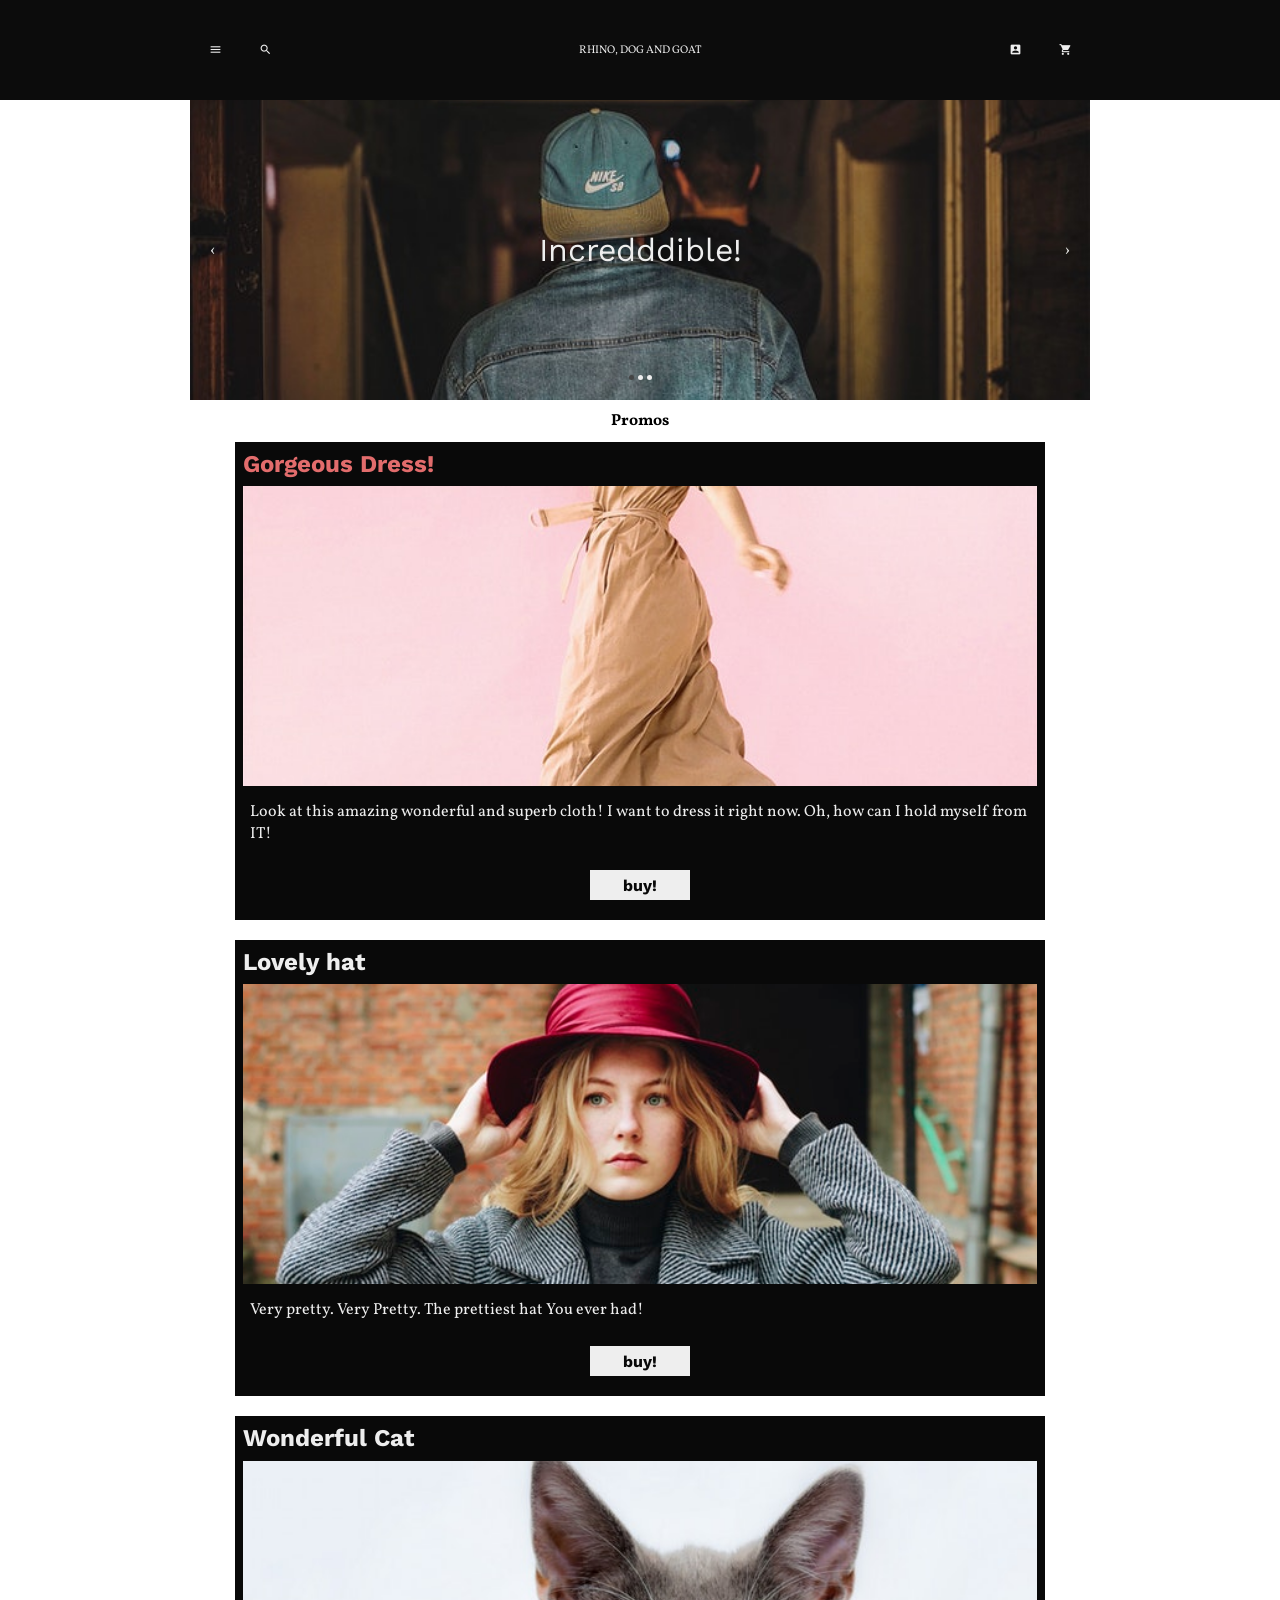
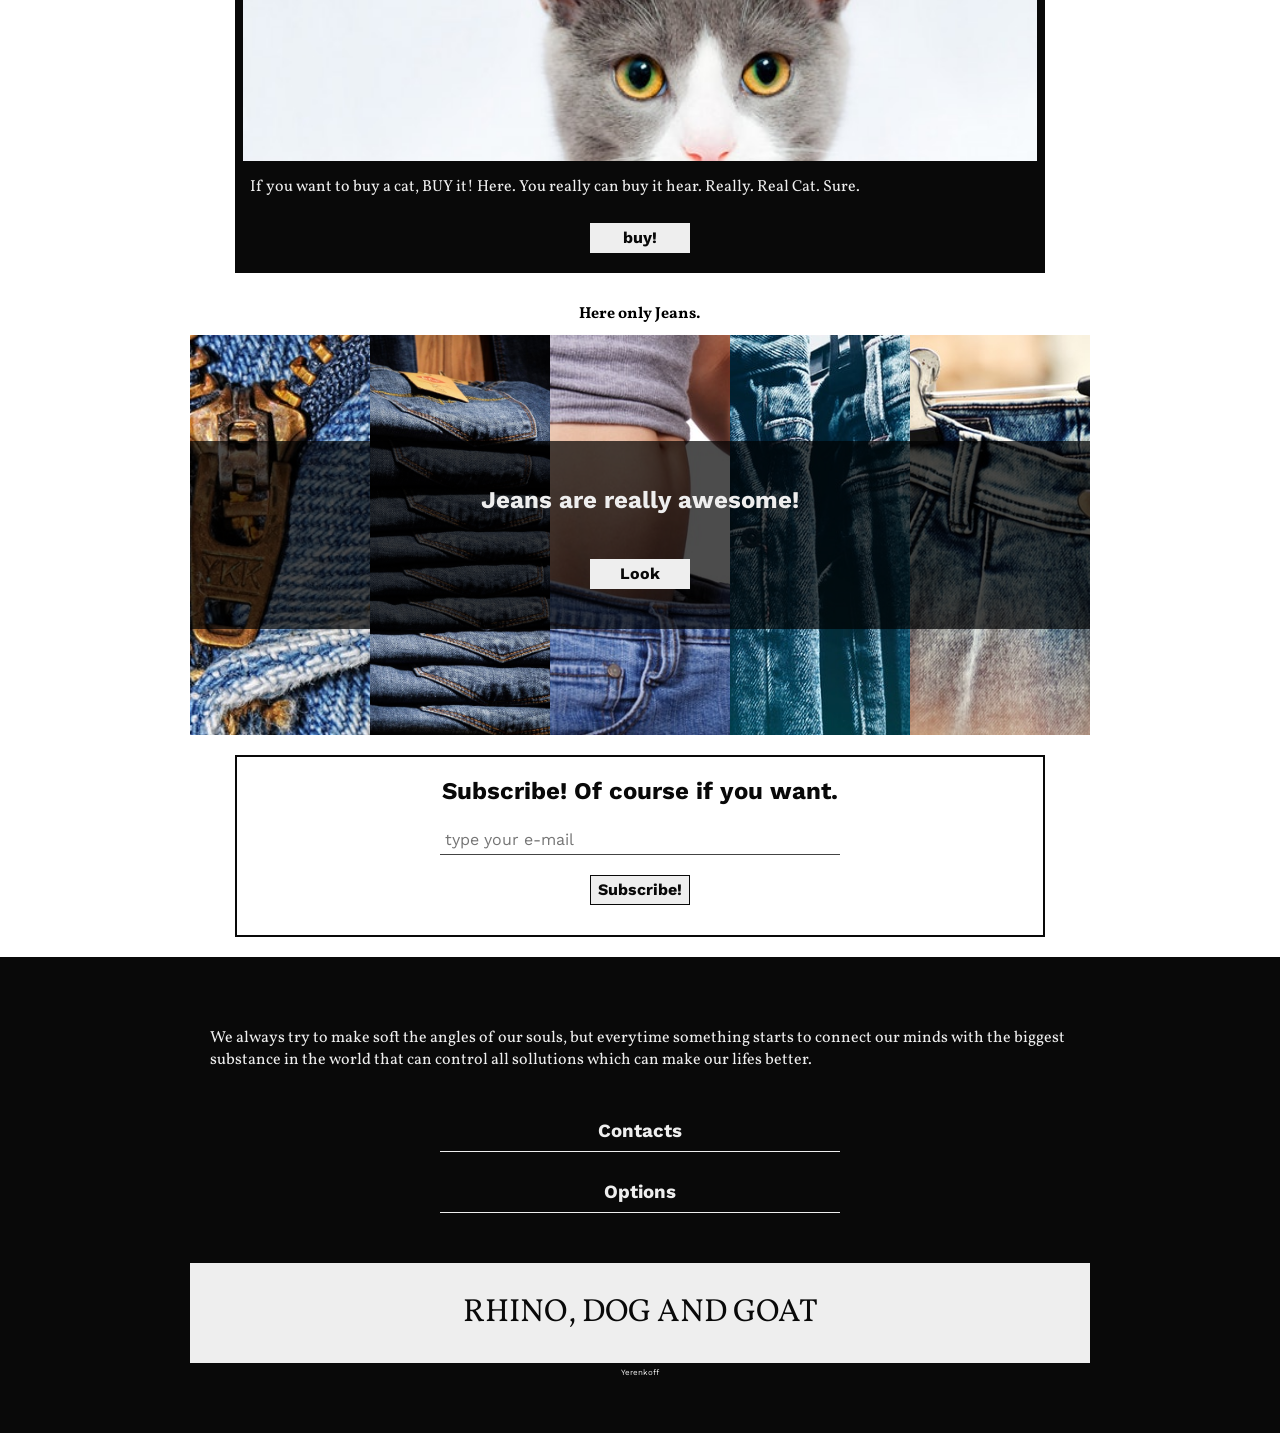
==== index.html @ 5590644f "1" ====
<!DOCTYPE html>
<html>
    <head>
        <title>RHINO, DOG AND GOAT</title>
        <link rel="stylesheet" href="style.css">
        <link rel="stylesheet" href="general.css">
        <meta charset="utf-8">
        <meta name="viewport" content="width=device-width, initial-scale=1">
        <link href="https://fonts.googleapis.com/icon?family=Material+Icons" rel="stylesheet">
        <link href="https://fonts.googleapis.com/css?family=Vollkorn:400,600|Work+Sans:600&amp;subset=cyrillic-ext" rel="stylesheet">
    </head>
    <body>
        <button class="upButton" onclick="goUp()">
            <i class="material-icons">
                keyboard_arrow_up
            </i>
        </button>
        <header id="header">
            <div class="container header">
                <button onclick="showNav()">
                    <i class="material-icons" id="materialMenuIcon">menu</i>
                </button>
                <button onclick="showSearch()">
                    <i class="material-icons" id="materialSearchIcon">search</i>
                </button>
                <nav id="searchBar">
                    <form action="" id="searchForm">
                        <input type="text" placeholder="type your request">
                        <button id="searchButton">
                            <i class="material-icons">search</i>
                        </button>
                    </form>
                </nav>
                <nav id="navigationBar">
                    <button class="menuItem" onclick="openList(this)">Men</button>
                    <ul class="list">
                        <li>
                            <a href="men.html">All</a>
                        </li>
                        <li>
                            <a href="#/">Hats</a>
                        </li>
                        <li>
                            <a href="#/">T-Shirts</a>
                        </li>
                        <li>
                            <a href="#/">Jeans</a>
                        </li>
                    </ul>
                    <button class="menuItem" onclick="openList(this)">Women</button>
                    <ul class="list">
                        <li>
                            <a href="#/">All</a>
                        </li>
                        <li>
                            <a href="#/">Hats</a>
                        </li>
                        <li>
                            <a href="#/">Dresses</a>
                        </li>
                        <li>
                            <a href="#/">T-Shirts</a>
                        </li>
                    </ul>
                    <button class="menuItem" onclick="openList(this)">Kids</button>
                    <ul class="list">
                        <li>
                            <a href="#/">All</a>
                        </li>
                        <li>
                            <a href="#/">Hats</a>
                        </li>
                        <li>
                            <a href="#/">T-Shirts</a>
                        </li>
                        <li>
                            <a href="#/">Shirts</a>
                        </li>
                    </ul>
                </nav>
                <h1>
                    <a href="/">RHINO, DOG AND GOAT</a>
                </h1>
                <form action="" id="loginForm">
                    <button type="submit" form="loginForm">
                        <i class="material-icons">account_box</i>
                    </button>
                </form>
                <form action="" id="basketForm">
                    <button type="submit" form="basketForm">
                        <i class="material-icons">shopping_cart</i>
                    </button>
                </form>
            </div>
        </header>
        <div class="showcase">
            <div class="container showcaseContainer">
                <div id="showcaseImages" class="showcaseImages">
                    <a href="#/" class="showcase__link"></a>
                </div>
                <ul class="showcaseArrows">
                    <li class="arrowButton">‹</li>
                    <li class="arrowButton">›</li>
                </ul>
                <ul class="showcaseCircles">
                    <li></li>
                    <li></li>
                    <li></li>
                </ul>
            </div>
        </div>
        <main>
            <div class="container main">
                <h3 class="mainHeader hidden">Promos</h3>
                <ul id="promos">
                    <li class="hidden">
                        <h2>Gorgeous Dress!</h2>
                        <div class="promoImage"></div>
                        <p>Look at this amazing wonderful and superb cloth! I want to dress it right now. Oh, how can I hold myself from IT!</p>
                        <a href="#/" class="smallButton">buy!</a>
                    </li>
                    <li class="hidden">
                        <h2>Lovely hat</h2>
                        <div class="promoImage"></div>
                        <p>Very pretty. Very Pretty. The prettiest hat You ever had!</p>
                        <a href="#/" class="smallButton">buy!</a>
                    </li>
                    <li class="hidden">
                        <h2>Wonderful Cat</h2>
                        <div class="promoImage"></div>
                        <p>If you want to buy a cat, BUY it! Here. You really can buy it hear. Really. Real Cat. Sure.</p>
                        <a href="#/" class="smallButton">buy!</a>
                    </li>
                </ul>
                <h3 class="mainHeader hidden">Here only Jeans.</h3>
                <ul id="jeans" class="hidden">
                    <li></li>
                    <li></li>
                    <li></li>
                    <li></li>
                    <li></li>
                    <li id="jeansHeaderContainer">
                        <div id="jeans__headerAndButton">
                            <h3 id="jeansHeader">Jeans are really awesome!</h3>
                            <a href="#/" class="smallButton">Look</a>
                        </div>
                    </li>
                </ul>
                <form action="#?" id="main__emailForm" class="hidden">
                    <h2>Subscribe! Of course if you want.</h2>
                    <input type="text" placeholder="type your e-mail">
                    <button type="button" class="smallButton">Subscribe!</button>
                </form>
            </div>
        </main>
        <footer>
            <div class="footer__returns" onclick="closeReturns()">
                <div class="returnsModal">
                    <h2 class="returnsHeader">Returns</h2>
                    <h3 class="returnsSubtitle">Lorem ipsum</h3>
                    <p class="returnsText">Autem error a cumque corporis, nesciunt voluptatibus suscipit itaque nemo sed laudantium perspiciatis alias nulla sunt mollitia tempora ipsam voluptates similique recusandae.</p>
                    <h3 class="returnsSubtitle">Dolor sit amet</h3>
                    <p class="returnsText">Veniam veritatis necessitatibus saepe in et fuga iure aperiam mollitia dolores molestias soluta distinctio ad asperiores perferendis quaerat quae, sit deleniti. Quo!</p>
                </div>
            </div>
            <section class="footer__shipping" onclick="closeShipping()">
                <div class="shippingModal">
                    <div id="sky">
                        <span id="letterA">A</span>
                        <span id="letterB">B</span>
                        <i class="material-icons" id="plane">
                            airplanemode_active
                        </i>
                    </div>
                    <div class="shippingInfo" onscroll="shippingScroll()">
                        <h2 class="shipping__h2">Shipping</h2>
                        <p class="shipping__p">Lorem ipsum dolor sit amet, consectetur adipisicing elit. Fugiat, et quo minima dolorem porro expedita harum blanditiis quis deserunt neque tenetur quasi, dignissimos recusandae.</p>
                        <p class="shipping__p">Distinctio aspernatur temporibus libero dignissimos veritatis. Lorem ipsum dolor sit amet, consectetur adipisicing elit. Aperiam officia distinctio dicta quae cupiditate dignissimos laudantium reprehenderit, beatae aspernatur,
                            voluptates odit consectetur earum nam voluptate dolorem consequuntur maxime voluptatum nostrum. Lorem ipsum dolor sit amet, consectetur adipisicing elit. Eligendi repudiandae ipsa veritatis vel quia autem delectus voluptas minima rem. Quidem
                            inventore odio porro dicta error deserunt reiciendis sequi quod nesciunt? Lorem ipsum dolor sit amet, consectetur adipisicing elit.</p>
                        <p class="shipping__p">Iure odit, possimus? Nobis officia nam, ut velit molestias accusamus officiis, ex, deserunt unde obcaecati labore incidunt sequi consequuntur quae. Doloremque, est!</p>
                        <p class="shipping__p">Lorem ipsum dolor sit amet, consectetur adipisicing elit. Earum maxime laboriosam odit, blanditiis, ducimus error dolores sed quaerat cum quod dolorum voluptate minus magni odio doloremque, sint voluptates suscipit. Animi.</p>
                        <p class="shipping__p">Lorem ipsum dolor sit amet, consectetur adipisicing elit. Earum maxime laboriosam odit, blanditiis, ducimus error dolores sed quaerat cum quod dolorum voluptate minus magni odio doloremque, sint voluptates suscipit. Animi.</p>
                        <p class="shipping__p">Lorem ipsum dolor sit amet, consectetur adipisicing elit. Earum maxime laboriosam odit, blanditiis, ducimus error dolores sed quaerat cum quod dolorum voluptate minus magni odio doloremque, sint voluptates suscipit. Animi.</p>
                        <p class="shipping__p">Lorem ipsum dolor sit amet, consectetur adipisicing elit. Earum maxime laboriosam odit, blanditiis, ducimus error dolores sed quaerat cum quod dolorum voluptate minus magni odio doloremque, sint voluptates suscipit. Animi.</p>
                        <p class="shipping__p">Lorem ipsum dolor sit amet, consectetur adipisicing elit. Earum maxime laboriosam odit, blanditiis, ducimus error dolores sed quaerat cum quod dolorum voluptate minus magni odio doloremque, sint voluptates suscipit. Animi.</p>
                        <p class="shipping__p">Lorem ipsum dolor sit amet, consectetur adipisicing elit. Earum maxime laboriosam odit, blanditiis, ducimus error dolores sed quaerat cum quod dolorum voluptate minus magni odio doloremque, sint voluptates suscipit. Animi.</p>
                        <p class="shipping__p">Lorem ipsum dolor sit amet, consectetur adipisicing elit. Architecto esse quidem tenetur ad maxime, nobis. Voluptatibus nam deleniti accusantium doloremque a laudantium aliquam, nostrum eveniet quasi id repudiandae temporibus accusamus!</p>
                    </div>
                </div>
            </section>
            <div class="container">
                <p class="footer__text">We always try to make soft the angles of our souls, but everytime something starts to connect our minds with the biggest substance in the world that can control all sollutions which can make our lifes better.</p>
                <nav class="footer__col">
                    <h3 class="footer__h3" onclick="showList(this)">Contacts</h3>
                    <ul class="footer__list">
                        <li>
                            <a href="https://twitter.com/" target="blank">Twitter</a>
                        </li>
                        <li>
                            <a href="https://www.instagram.com/" target="blank">Instagram</a>
                        </li>
                        <li>
                            <a href="http://t.me/kirya" target="blank">Telegram</a>
                        </li>
                        <li>
                            <a href="https://www.youtube.com/" target="blank">YouTube</a>
                        </li>
                    </ul>
                </nav>
                <nav class="footer__col">
                    <h3 class="footer__h3" onclick="showList(this)">Options</h3>
                    <ul class="footer__list">
                        <li>
                            <a href="#/" onclick="openShipping()">Shipping</a>
                        </li>
                        <li>
                            <a href="careers.html">Careers</a>
                        </li>
                        <li>
                            <a href="#/">Account</a>
                        </li>
                        <li>
                            <a href="#/" onclick="openReturns()">Returns</a>
                        </li>
                    </ul>
                </nav>
                <h2 class="footer__logo hidden">
                    <a href="#/">RHINO, DOG AND GOAT</a>
                </h2>
                <a href="#/" class="footer__myname">Yerenkoff</a>
            </div>
        </footer>
        <script src="script.js"></script>
        <script src="general.js"></script>
        <!-- <script type="text/javascript"> setTimeout(function () { location = '' }, 2000) </script> -->
    </body>
</html>
---- style.css ----
/*Showcase*/
.showcase {
  margin-top: 100px;
}

.showcaseContainer {
  height: 300px;
  position: relative;
  margin: 0 auto 20px;
  background: #000;
}

.showcaseImages {
  height: 100%;
  width: 100%;
  position: absolute;
  background-size: cover;
  background-position: center;
  background-repeat: no-repeat;
  transition: .4s;
  transition-timing-function: ease-out;
}

.showcase__link {
  position: absolute;
  text-decoration: none;
  color: #eee;
  font-size: 2em;
  font-family: "Work Sans", sans-serif;
  width: 100%;
  text-align: center;
  height: 100%;
  display: grid;
  align-content: center;
  transition: .5s;
  opacity: 0;
  text-shadow: 0px 0px 30px #000;
}

.showcaseArrows {
  width: 100%;
  height: 100%;
  position: absolute;
  display: flex;
}

.showcaseArrows li {
  flex: 1;
  display: grid;
  align-content: center;
  padding: 20px;
  color: #eee;
  list-style: none;
}

.showcaseArrows li:last-of-type {
  text-align: right;
}

.arrowButton {
  cursor: pointer;
  -webkit-tap-highlight-color: transparent;
}

.showcaseCircles {
  /*    background: #ccc;*/
  position: absolute;
  display: flex;
  justify-content: center;
  margin: 0 auto 20px;
  width: 100px;
  left: 0;
  right: 0;
  bottom: 0;
}

.showcaseCircles li {
  background: #eee;
  width: 5px;
  height: 5px;
  border-radius: 5px;
  float: left;
  list-style: none;
  margin: 0 2px;
}

.activeShowcaseCircle {
  background: rgba(0, 0, 0, 0.5);
}

/*Main*/
/*Promos*/
.main {
  background: #fff;
  margin: auto;
}

#promos {
  /*    background: #ccc;*/
  /*    margin: 10px 0;*/
}

.mainHeader {
  font-size: 1rem;
  font-family: "Vollkorn", serif;
  font-weight: bold;
  text-align: center;
  padding: 10px;
}

#promos li {
  background: #090909;
  width: 90%;
  margin: auto;
  list-style: none;
  margin-bottom: 20px;
  padding-bottom: 10px;
  /*    overflow: hidden;*/
}

#promos li:nth-of-type(1) .promoImage {
  background-image: url(img/dress.jpeg);
}

#promos li:nth-of-type(2) .promoImage {
  background-image: url(img/hat.jpeg);
}

#promos li:nth-of-type(3) .promoImage {
  background-image: url(img/cat.jpeg);
}

#promos li:nth-of-type(2) h2 {
  /*    background: rgba(255, 255, 255, 1);*/
  color: #eee;
}

#promos li:nth-of-type(3) h2 {
  color: #eee;
  /*    background: #ddd;*/
  /*    background: rgba(255, 255, 255, 1);*/
}

#promos li h2 {
  font-size: 1.5em;
  font-family: "Work Sans", sans-serif;
  padding: 1%;
  color: #e26c6c;
  width: 100%;
  /*    text-align: center;*/
  /*    color: #000;*/
  /*    text-shadow: 2px 2px px #000;*/
  /*    transform: rotate(2deg);*/
  display: inline-block;
  font-weight: bold;
  /*    background: #c14;*/
  box-sizing: border-box;
  /*    text-shadow: 2px 2px 2px #000;*/
  /*        background: rgba(0, 0, 0, 0.5);*/
  /*    background: rgba(255, 255, 255, 1);*/
  /*    box-shadow: 5px 5px 0px #fff;*/
  /*    border: 2px solid #e26c6c;*/
}

.promoImage {
  background-position: center;
  background-repeat: no-repeat;
  background-size: cover;
  height: 300px;
  width: 98%;
  margin: auto;
}

#promos li p {
  padding: 15px;
  font-size: 1em;
  font-family: "Vollkorn", serif;
  color: #eee;
}

.smallButton {
  text-decoration: none;
  color: #090909;
  background: #eee;
  display: grid;
  text-align: center;
  align-content: center;
  margin: 10px auto;
  width: 100px;
  height: 30px;
  font-size: 1em;
  font-family: "Work Sans", sans-serif;
  font-weight: bold;
  transition: .3s;
  border-radius: 0px
}

.smallButton:hover {
  background: #090909;
  color: #eee;
  border: 1px solid #eee;
  box-sizing: border-box;
}

/*Jeans Only*/
#jeans {
  background: #ccc;
  height: 400px;
  display: flex;
  flex-direction: row;
  position: relative;
}

#jeans li {
  flex: 1;
  background-size: cover;
  background-position: center;
  background-repeat: no-repeat;
  list-style: none;
}

#jeans li:nth-child(1) {
  background-image: url(img/jeans0.jpeg);
}

#jeans li:nth-child(2) {
  background-image: url(img/jeans1.jpeg);
}

#jeans li:nth-child(3) {
  background-image: url(img/jeans2.jpeg);
}

#jeans li:nth-child(4) {
  background-image: url(img/jeans3.jpeg);
}

#jeans li:nth-child(5) {
  background-image: url(img/jeans4.jpeg);
}

#jeansHeaderContainer {
  width: 100%;
  height: 100%;
  position: absolute;
  display: grid;
  text-align: center;
  align-content: center;
}

#jeans__headerAndButton {
  background: rgba(0, 0, 0, 0.7);
  padding: 40px 0;
}

#jeansHeader {
  padding: 5px;
  font-size: 1.5em;
  display: inline-block;
  font-family: "Work Sans", sans-serif;
  color: #eee;
  /*    background: rgba(0, 0, 0, 0.5);*/
}

#jeansHeaderContainer .smallButton {
  margin: 40px auto 0;
}

/*Subscribe Form*/
#main__emailForm {
  border: 2px solid #090909;
  width: 90%;
  margin: 20px auto;
  padding: 20px;
  box-sizing: border-box;
}

#main__emailForm h2 {
  font-family: "Work Sans", sans-serif;
  font-size: 1.5em;
  color: #090909;
  text-align: center;
  width: 90%;
  max-width: 400px;
  margin: auto;
}

#main__emailForm input {
  width: 90%;
  max-width: 400px;
  height: 30px;
  border: 0;
  padding: 5px;
  outline: none;
  font-size: 1em;
  font-family: "Work Sans", sans-serif;
  margin: 20px auto;
  display: block;
  border-bottom: 1px solid #444;
  box-sizing: border-box;
}

#main__emailForm button {
  border: 1px solid #090909;
  cursor: pointer;
  outline: none;
  -webkit-tap-highlight-color: transparent;
}
---- general.css ----
* {
  margin: 0;
  padding: 0;
}

body::after {
  content: "";
  width: 100%;
  height: 100px;
  background: #0c0c0c;
  z-index: -1;
  position: absolute;
  top: 0;
  left: 0;
}

a {
  -webkit-tap-highlight-color: transparent;
}

/*Header */
header {
  position: fixed;
  top: 0;
  z-index: 9;
  width: 100%;
}

.container {
  max-width: 900px;
  margin: auto;
}

.header {
  background-color: #0c0c0c;
  display: flex;
  max-height: 100px;
  height: 100vw;
  margin: auto;
  transition: 0.3s;
  transition-timing-function: linear;
}

.header button {
  background: none;
  border: none;
  height: 50px;
  margin-top: 25px;
  width: 50px;
  display: grid;
  align-content: center;
  color: #eee;
  outline: none;
  cursor: pointer;
  -webkit-tap-highlight-color: transparent;
  transition: 0.3s;
  transition-timing-function: linear;
}

.header #materialMenuIcon {
  transition: 1s;
}

.header h1 {
  flex: 1;
  display: grid;
  align-content: center;
  text-align: center;
}

.header h1 a {
  text-decoration: none;
  color: #eee;
  font-family: "Vollkorn", serif;
  font-size: 0.7rem;
  font-weight: normal;
  outline: none;
}

#navigationBar {
  position: absolute;
  background: rgba(0, 0, 0, 0.95);
  width: 100%;
  max-width: 900px;
  max-height: 0;
  overflow-y: scroll;
  top: 100px;
  transition: 0.3s;
  transition-timing-function: linear;
  z-index: 9;
}

#navigationBar::-webkit-scrollbar {
  width: 0px;
}

#navigationBar button {
  margin: auto !important;
  height: 50px;
  width: 100%;
  font-family: "Work Sans", sans-serif;
  font-size: 1em;
  border-bottom: 1px solid #0c0c0c;
}

#navigationBar .list {
  text-align: center;
  margin-bottom: 0px;
  max-height: 0;
  overflow: hidden;
  transition: 0.5s;
}

#navigationBar .list:last-child li:last-child {
  padding-bottom: 10px;
}

#navigationBar ul li a {
  width: 200px;
  margin: auto;
  height: 40px;
  display: grid;
  align-content: center;
  text-decoration: none;
  text-align: left;
  /*    background: #ccc; */
  font-family: "Vollkorn", serif;
  font-weight: normal;
  font-size: 0.7em;
  color: #eee;
  outline: none;
  transition: 0.5s;
  overflow: hidden;
}

#navigationBar ul li a:hover {
  color: #555;
}

#searchBar {
  background: rgba(0, 0, 0, 0.95);
  width: 100%;
  max-height: 0;
  overflow: hidden;
  position: absolute;
  max-width: 900px;
  top: 100px;
  transition: 0.3s;
  transition-timing-function: linear;
  z-index: 9999;
}

#searchForm {
  height: 100%;
  display: flex;
  flex-direction: row;
  padding: 5px;
  box-sizing: border-box;
}

#searchForm input {
  flex: 1;
  border: 0;
  padding: 5px;
  height: 40px;
  outline: none;
  font-size: 1em;
  font-family: "Work Sans", sans-serif;
}

#searchForm button {
  margin: 0 !important;
  height: 50px;
}

.upButton {
  position: fixed;
  width: 40px;
  height: 40px;
  border-radius: 50%;
  background: rgba(12, 12, 12, 0.8);
  color: #eee;
  right: 20px;
  bottom: 20px;
  border: 1px solid #eee;
  text-align: center;
  display: none;
  align-items: center;
  font-size: 1.5em;
  z-index: 9;
  opacity: 0;
  transition: 0.3s;
  transition-timing-function: linear;
  cursor: pointer;
  outline: none;
  -webkit-tap-highlight-color: transparent;
}

/*Material */
.material-icons {
  font-size: 1em !important;
}

/*Footer */
footer {
  background: #090909;
  overflow: hidden;
  padding: 50px 0;
}

footer .footer__text {
  font-family: "Vollkorn", serif;
  font-size: 1em;
  padding: 20px;
  color: #eee;
}

footer .footer__col {
  width: 90%;
  max-width: 400px;
  /*    background: #ccc; */
  box-sizing: border-box;
  margin: 20px auto 0;
}

footer .footer__h3 {
  font-family: "Work Sans", sans-serif;
  color: #eee;
  line-height: 40px;
  text-align: center;
  cursor: pointer;
  -webkit-tap-highlight-color: transparent;
}

footer .footer__list {
  border-top: 1px solid #eee;
  max-height: 0px;
  overflow: hidden;
  transition: .6s;
  transition-timing-function: linear;
}

footer .footer__list li {
  line-height: 40px;
  text-align: center;
  list-style: none;
  font-family: "Vollkorn", serif;
}

footer .footer__list li:first-child {
  margin-top: 10px;
}

footer .footer__list li a {
  text-decoration: none;
  color: #eee;
}

footer .footer__logo {
  background: #eee;
  font-family: "Vollkorn", serif;
  font-size: 2em;
  margin-top: 50px;
  line-height: 100px;
  text-align: center;
  position: relative;
}

footer .footer__myname {
  font-family: "Work Sans", sans-serif;
  color: #eee;
  line-height: 20px;
  font-size: 0.5rem;
  text-align: center;
  text-decoration: none;
  display: block;
}

footer .footer__logo a {
  text-decoration: none;
  color: #090909;
  font-weight: normal;
}

.footer__returns {
  background: rgba(0, 0, 0, 0.8);
  position: fixed;
  width: 100%;
  height: 100%;
  top: 0;
  left: 0;
  display: none;
  justify-items: center;
  align-content: center;
  z-index: 999;
  transition: .3s;
}

.footer__returns .returnsModal {
  width: 90%;
  max-width: 600px;
  max-height: 300px;
  background: #fff;
  overflow: hidden;
  box-sizing: border-box;
  position: relative;
}

.footer__returns .returnsModal .returnsHeader {
  font-family: "Work Sans", sans-serif;
  font-size: 2em;
  color: #0c0c0c;
  text-align: center;
  line-height: 60px;
}

.footer__returns .returnsModal .returnsSubtitle {
  font-family: "Work Sans", sans-serif;
  font-size: 1em;
  color: #0c0c0c;
  margin-bottom: 10px;
  padding: 0px 10px;
}

.footer__returns .returnsModal .returnsText {
  padding: 0px 10px;
  font-family: "Vollkorn", serif;
  font-size: 1em;
  color: #0c0c0c;
  margin-bottom: 20px;
}

.footer__shipping {
  background: rgba(0, 0, 0, 0.8);
  position: fixed;
  width: 100%;
  height: 100%;
  top: 0;
  left: 0;
  display: none;
  justify-items: center;
  align-content: center;
  z-index: 999;
  transition: .3s;
  opacity: 0;
  /* overflow-y: scroll; */
}

.shippingModal {
  width: 90%;
  max-width: 600px;
  max-height: 400px;
  background: #fff;
  overflow: hidden;
  padding-top: 40px;
  box-sizing: border-box;
  position: relative;
}

.shippingModal .shippingInfo {
  width: 100%;
  height: 100%;
  /* background: #bbb; */
  overflow-y: scroll;
}

.shippingModal #sky {
  width: 100%;
  height: 40px;
  background: #fff;
  left: 0;
  top: 0;
  position: absolute;
  box-shadow: 0px 0px 5px #bbb;
}

.shippingModal #sky #plane {
  position: absolute;
  width: 40px;
  height: 40px;
  display: grid;
  text-align: center;
  align-items: center;
  transform: rotate(90deg);
  left: 40px;
  top: 0;
  color: #000;
  /* background: #ccc; */
  transition: .3s;
  transition-timing-function: ease-out;
}

.shippingModal #sky span {
  /* background: #bbb; */
  color: #000;
  width: 40px;
  height: 40px;
  display: block;
  position: absolute;
  text-align: center;
  display: grid;
  align-items: center;
  justify-content: center;
  font-family: "Work Sans", sans-serif;
  font-size: 1em;
  text-align: left;
  left: 0;
  top: 0;
}

.shippingModal #sky #letterB {
  right: 0;
  left: auto;
}

.shippingModal .shipping__h2 {
  /* background: #ddd; */
  font-family: "Work Sans", sans-serif;
  font-size: 2em;
  text-align: center;
  color: #0c0c0c;
  line-height: 80px;
}

.shippingModal .shipping__p {
  font-family: "Vollkorn", sans-serif;
  font-size: 1em;
  text-align: left;
  color: #0c0c0c;
  text-indent: 20px;
  margin-bottom: 10px;
  padding: 0 20px;
}

.hidden {
  opacity: 0;
  transition: 1s;
}
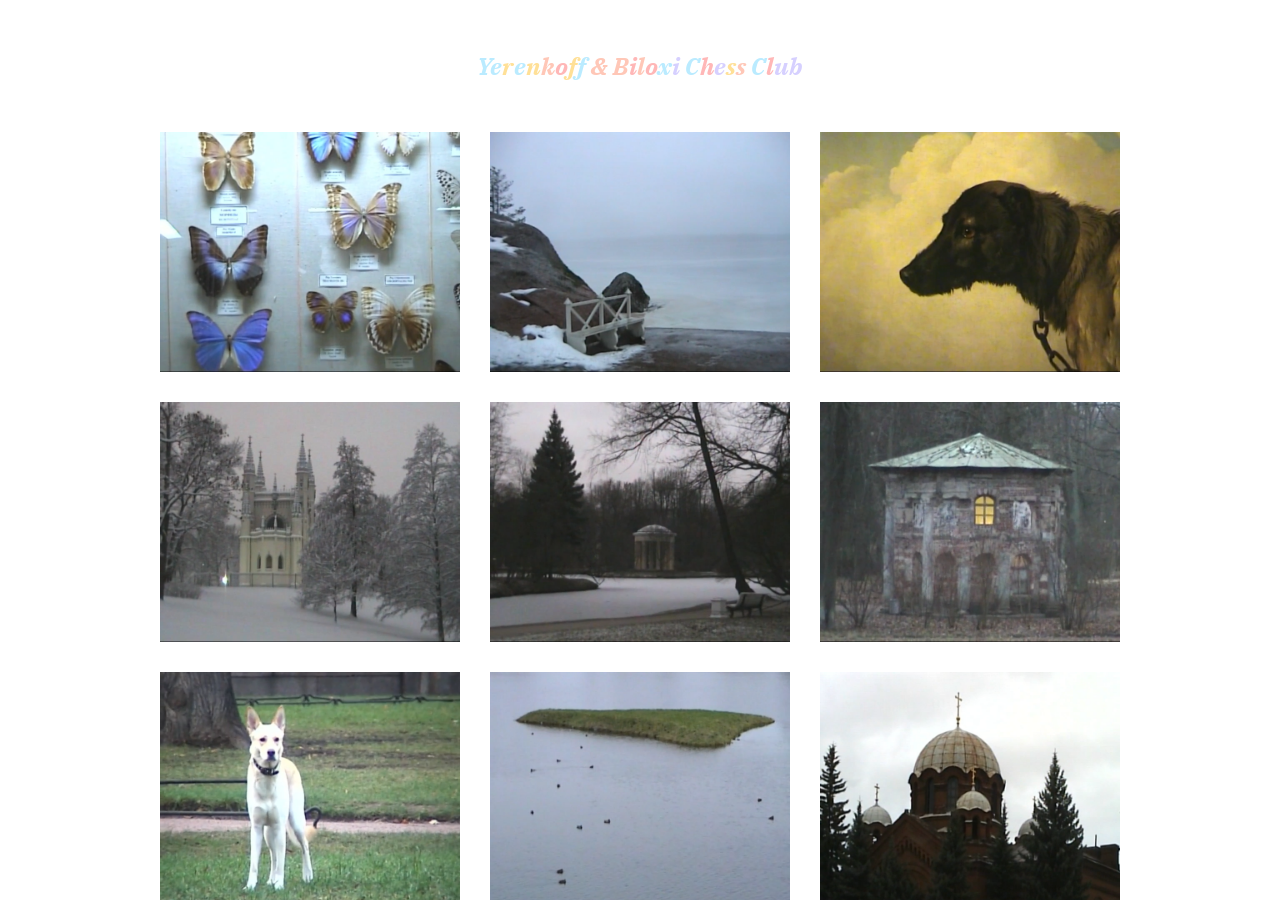
==== commit ce65392a: "feature: add new website" ====
--- a/index.html
+++ b/index.html
@@ -1,238 +1,56 @@
 <!DOCTYPE html>
-<html>
-    <head>
-        <title>RHINO, DOG AND GOAT</title>
-        <link rel="stylesheet" href="style.css">
-        <link rel="stylesheet" href="general.css">
-        <meta charset="utf-8">
-        <meta name="viewport" content="width=device-width, initial-scale=1">
-        <link href="https://fonts.googleapis.com/icon?family=Material+Icons" rel="stylesheet">
-        <link href="https://fonts.googleapis.com/css?family=Vollkorn:400,600|Work+Sans:600&amp;subset=cyrillic-ext" rel="stylesheet">
-    </head>
-    <body>
-        <button class="upButton" onclick="goUp()">
-            <i class="material-icons">
-                keyboard_arrow_up
-            </i>
+<html lang="en">
+  <head>
+    <meta charset="UTF-8" />
+    <meta name="viewport" content="width=device-width, initial-scale=1.0" />
+    <title>Yerenkoff & Biloxi Chess Club</title>
+    <link rel="stylesheet" href="style.css" />
+    <link rel="preconnect" href="https://fonts.googleapis.com" />
+    <link rel="preconnect" href="https://fonts.gstatic.com" crossorigin />
+    <link
+      href="https://fonts.googleapis.com/css2?family=IBM+Plex+Serif:ital,wght@0,400;0,700;1,400;1,700&display=swap"
+      rel="stylesheet"
+    />
+    <link rel="shortcut icon" href="favicon.jpg" type="image/jpg">
+  </head>
+  <body>
+    <div id="modal">
+      <form action="" id="modalForm">
+        <button id="modalCloseButton" type="button">
+          <svg
+            xmlns="http://www.w3.org/2000/svg"
+            xmlns:xlink="http://www.w3.org/1999/xlink"
+            fill="#222"
+            height="20px"
+            width="20px"
+            version="1.1"
+            id="Layer_1"
+            viewBox="0 0 371.23 371.23"
+            xml:space="preserve"
+          >
+            <polygon
+              points="371.23,21.213 350.018,0 185.615,164.402 21.213,0 0,21.213 164.402,185.615 0,350.018 21.213,371.23   185.615,206.828 350.018,371.23 371.23,350.018 206.828,185.615 "
+            />
+          </svg>
         </button>
-        <header id="header">
-            <div class="container header">
-                <button onclick="showNav()">
-                    <i class="material-icons" id="materialMenuIcon">menu</i>
-                </button>
-                <button onclick="showSearch()">
-                    <i class="material-icons" id="materialSearchIcon">search</i>
-                </button>
-                <nav id="searchBar">
-                    <form action="" id="searchForm">
-                        <input type="text" placeholder="type your request">
-                        <button id="searchButton">
-                            <i class="material-icons">search</i>
-                        </button>
-                    </form>
-                </nav>
-                <nav id="navigationBar">
-                    <button class="menuItem" onclick="openList(this)">Men</button>
-                    <ul class="list">
-                        <li>
-                            <a href="men.html">All</a>
-                        </li>
-                        <li>
-                            <a href="#/">Hats</a>
-                        </li>
-                        <li>
-                            <a href="#/">T-Shirts</a>
-                        </li>
-                        <li>
-                            <a href="#/">Jeans</a>
-                        </li>
-                    </ul>
-                    <button class="menuItem" onclick="openList(this)">Women</button>
-                    <ul class="list">
-                        <li>
-                            <a href="#/">All</a>
-                        </li>
-                        <li>
-                            <a href="#/">Hats</a>
-                        </li>
-                        <li>
-                            <a href="#/">Dresses</a>
-                        </li>
-                        <li>
-                            <a href="#/">T-Shirts</a>
-                        </li>
-                    </ul>
-                    <button class="menuItem" onclick="openList(this)">Kids</button>
-                    <ul class="list">
-                        <li>
-                            <a href="#/">All</a>
-                        </li>
-                        <li>
-                            <a href="#/">Hats</a>
-                        </li>
-                        <li>
-                            <a href="#/">T-Shirts</a>
-                        </li>
-                        <li>
-                            <a href="#/">Shirts</a>
-                        </li>
-                    </ul>
-                </nav>
-                <h1>
-                    <a href="/">RHINO, DOG AND GOAT</a>
-                </h1>
-                <form action="" id="loginForm">
-                    <button type="submit" form="loginForm">
-                        <i class="material-icons">account_box</i>
-                    </button>
-                </form>
-                <form action="" id="basketForm">
-                    <button type="submit" form="basketForm">
-                        <i class="material-icons">shopping_cart</i>
-                    </button>
-                </form>
-            </div>
-        </header>
-        <div class="showcase">
-            <div class="container showcaseContainer">
-                <div id="showcaseImages" class="showcaseImages">
-                    <a href="#/" class="showcase__link"></a>
-                </div>
-                <ul class="showcaseArrows">
-                    <li class="arrowButton">‹</li>
-                    <li class="arrowButton">›</li>
-                </ul>
-                <ul class="showcaseCircles">
-                    <li></li>
-                    <li></li>
-                    <li></li>
-                </ul>
-            </div>
-        </div>
-        <main>
-            <div class="container main">
-                <h3 class="mainHeader hidden">Promos</h3>
-                <ul id="promos">
-                    <li class="hidden">
-                        <h2>Gorgeous Dress!</h2>
-                        <div class="promoImage"></div>
-                        <p>Look at this amazing wonderful and superb cloth! I want to dress it right now. Oh, how can I hold myself from IT!</p>
-                        <a href="#/" class="smallButton">buy!</a>
-                    </li>
-                    <li class="hidden">
-                        <h2>Lovely hat</h2>
-                        <div class="promoImage"></div>
-                        <p>Very pretty. Very Pretty. The prettiest hat You ever had!</p>
-                        <a href="#/" class="smallButton">buy!</a>
-                    </li>
-                    <li class="hidden">
-                        <h2>Wonderful Cat</h2>
-                        <div class="promoImage"></div>
-                        <p>If you want to buy a cat, BUY it! Here. You really can buy it hear. Really. Real Cat. Sure.</p>
-                        <a href="#/" class="smallButton">buy!</a>
-                    </li>
-                </ul>
-                <h3 class="mainHeader hidden">Here only Jeans.</h3>
-                <ul id="jeans" class="hidden">
-                    <li></li>
-                    <li></li>
-                    <li></li>
-                    <li></li>
-                    <li></li>
-                    <li id="jeansHeaderContainer">
-                        <div id="jeans__headerAndButton">
-                            <h3 id="jeansHeader">Jeans are really awesome!</h3>
-                            <a href="#/" class="smallButton">Look</a>
-                        </div>
-                    </li>
-                </ul>
-                <form action="#?" id="main__emailForm" class="hidden">
-                    <h2>Subscribe! Of course if you want.</h2>
-                    <input type="text" placeholder="type your e-mail">
-                    <button type="button" class="smallButton">Subscribe!</button>
-                </form>
-            </div>
-        </main>
-        <footer>
-            <div class="footer__returns" onclick="closeReturns()">
-                <div class="returnsModal">
-                    <h2 class="returnsHeader">Returns</h2>
-                    <h3 class="returnsSubtitle">Lorem ipsum</h3>
-                    <p class="returnsText">Autem error a cumque corporis, nesciunt voluptatibus suscipit itaque nemo sed laudantium perspiciatis alias nulla sunt mollitia tempora ipsam voluptates similique recusandae.</p>
-                    <h3 class="returnsSubtitle">Dolor sit amet</h3>
-                    <p class="returnsText">Veniam veritatis necessitatibus saepe in et fuga iure aperiam mollitia dolores molestias soluta distinctio ad asperiores perferendis quaerat quae, sit deleniti. Quo!</p>
-                </div>
-            </div>
-            <section class="footer__shipping" onclick="closeShipping()">
-                <div class="shippingModal">
-                    <div id="sky">
-                        <span id="letterA">A</span>
-                        <span id="letterB">B</span>
-                        <i class="material-icons" id="plane">
-                            airplanemode_active
-                        </i>
-                    </div>
-                    <div class="shippingInfo" onscroll="shippingScroll()">
-                        <h2 class="shipping__h2">Shipping</h2>
-                        <p class="shipping__p">Lorem ipsum dolor sit amet, consectetur adipisicing elit. Fugiat, et quo minima dolorem porro expedita harum blanditiis quis deserunt neque tenetur quasi, dignissimos recusandae.</p>
-                        <p class="shipping__p">Distinctio aspernatur temporibus libero dignissimos veritatis. Lorem ipsum dolor sit amet, consectetur adipisicing elit. Aperiam officia distinctio dicta quae cupiditate dignissimos laudantium reprehenderit, beatae aspernatur,
-                            voluptates odit consectetur earum nam voluptate dolorem consequuntur maxime voluptatum nostrum. Lorem ipsum dolor sit amet, consectetur adipisicing elit. Eligendi repudiandae ipsa veritatis vel quia autem delectus voluptas minima rem. Quidem
-                            inventore odio porro dicta error deserunt reiciendis sequi quod nesciunt? Lorem ipsum dolor sit amet, consectetur adipisicing elit.</p>
-                        <p class="shipping__p">Iure odit, possimus? Nobis officia nam, ut velit molestias accusamus officiis, ex, deserunt unde obcaecati labore incidunt sequi consequuntur quae. Doloremque, est!</p>
-                        <p class="shipping__p">Lorem ipsum dolor sit amet, consectetur adipisicing elit. Earum maxime laboriosam odit, blanditiis, ducimus error dolores sed quaerat cum quod dolorum voluptate minus magni odio doloremque, sint voluptates suscipit. Animi.</p>
-                        <p class="shipping__p">Lorem ipsum dolor sit amet, consectetur adipisicing elit. Earum maxime laboriosam odit, blanditiis, ducimus error dolores sed quaerat cum quod dolorum voluptate minus magni odio doloremque, sint voluptates suscipit. Animi.</p>
-                        <p class="shipping__p">Lorem ipsum dolor sit amet, consectetur adipisicing elit. Earum maxime laboriosam odit, blanditiis, ducimus error dolores sed quaerat cum quod dolorum voluptate minus magni odio doloremque, sint voluptates suscipit. Animi.</p>
-                        <p class="shipping__p">Lorem ipsum dolor sit amet, consectetur adipisicing elit. Earum maxime laboriosam odit, blanditiis, ducimus error dolores sed quaerat cum quod dolorum voluptate minus magni odio doloremque, sint voluptates suscipit. Animi.</p>
-                        <p class="shipping__p">Lorem ipsum dolor sit amet, consectetur adipisicing elit. Earum maxime laboriosam odit, blanditiis, ducimus error dolores sed quaerat cum quod dolorum voluptate minus magni odio doloremque, sint voluptates suscipit. Animi.</p>
-                        <p class="shipping__p">Lorem ipsum dolor sit amet, consectetur adipisicing elit. Earum maxime laboriosam odit, blanditiis, ducimus error dolores sed quaerat cum quod dolorum voluptate minus magni odio doloremque, sint voluptates suscipit. Animi.</p>
-                        <p class="shipping__p">Lorem ipsum dolor sit amet, consectetur adipisicing elit. Architecto esse quidem tenetur ad maxime, nobis. Voluptatibus nam deleniti accusantium doloremque a laudantium aliquam, nostrum eveniet quasi id repudiandae temporibus accusamus!</p>
-                    </div>
-                </div>
-            </section>
-            <div class="container">
-                <p class="footer__text">We always try to make soft the angles of our souls, but everytime something starts to connect our minds with the biggest substance in the world that can control all sollutions which can make our lifes better.</p>
-                <nav class="footer__col">
-                    <h3 class="footer__h3" onclick="showList(this)">Contacts</h3>
-                    <ul class="footer__list">
-                        <li>
-                            <a href="https://twitter.com/" target="blank">Twitter</a>
-                        </li>
-                        <li>
-                            <a href="https://www.instagram.com/" target="blank">Instagram</a>
-                        </li>
-                        <li>
-                            <a href="http://t.me/kirya" target="blank">Telegram</a>
-                        </li>
-                        <li>
-                            <a href="https://www.youtube.com/" target="blank">YouTube</a>
-                        </li>
-                    </ul>
-                </nav>
-                <nav class="footer__col">
-                    <h3 class="footer__h3" onclick="showList(this)">Options</h3>
-                    <ul class="footer__list">
-                        <li>
-                            <a href="#/" onclick="openShipping()">Shipping</a>
-                        </li>
-                        <li>
-                            <a href="careers.html">Careers</a>
-                        </li>
-                        <li>
-                            <a href="#/">Account</a>
-                        </li>
-                        <li>
-                            <a href="#/" onclick="openReturns()">Returns</a>
-                        </li>
-                    </ul>
-                </nav>
-                <h2 class="footer__logo hidden">
-                    <a href="#/">RHINO, DOG AND GOAT</a>
-                </h2>
-                <a href="#/" class="footer__myname">Yerenkoff</a>
-            </div>
-        </footer>
-        <script src="script.js"></script>
-        <script src="general.js"></script>
-        <!-- <script type="text/javascript"> setTimeout(function () { location = '' }, 2000) </script> -->
-    </body>
+        <video id="modalVideo" poster="park.png" controls></video>
+        <h2 id="modalTitle"></h2>
+      </form>
+    </div>
+    <main>
+      <div class="container">
+        <a
+          href="https://www.youtube.com/@yerenkoff"
+          target="_blank"
+          id="heading"
+        ></a>
+        <div id="pics"></div>
+        <p>
+          My little cultural heritage. I tried to create something good and
+          beautiful.
+        </p>
+      </div>
+    </main>
+    <script src="script.js"></script>
+  </body>
 </html>
--- a/style.css
+++ b/style.css
@@ -1,308 +1,130 @@
-/*Showcase*/
-.showcase {
-  margin-top: 100px;
+* {
+  margin: 0;
+  padding: 0;
+  -webkit-tap-highlight-color: transparent;
+  outline: none;
+  scrollbar-width: none;
+  -ms-overflow-style: none;
+}
+*::-webkit-scrollbar {
+  display: none;
 }
 
-.showcaseContainer {
-  height: 300px;
-  position: relative;
-  margin: 0 auto 20px;
-  background: #000;
+::-moz-selection {
+  background-color: #eee;
+  color: #222;
 }
 
-.showcaseImages {
-  height: 100%;
-  width: 100%;
-  position: absolute;
-  background-size: cover;
-  background-position: center;
-  background-repeat: no-repeat;
-  transition: .4s;
-  transition-timing-function: ease-out;
+::selection {
+  background-color: #eee;
+  color: #222;
 }
 
-.showcase__link {
-  position: absolute;
-  text-decoration: none;
-  color: #eee;
-  font-size: 2em;
-  font-family: "Work Sans", sans-serif;
-  width: 100%;
-  text-align: center;
-  height: 100%;
-  display: grid;
-  align-content: center;
-  transition: .5s;
-  opacity: 0;
-  text-shadow: 0px 0px 30px #000;
-}
-
-.showcaseArrows {
-  width: 100%;
-  height: 100%;
-  position: absolute;
-  display: flex;
-}
-
-.showcaseArrows li {
-  flex: 1;
-  display: grid;
-  align-content: center;
-  padding: 20px;
-  color: #eee;
-  list-style: none;
-}
-
-.showcaseArrows li:last-of-type {
-  text-align: right;
-}
-
-.arrowButton {
-  cursor: pointer;
-  -webkit-tap-highlight-color: transparent;
-}
-
-.showcaseCircles {
-  /*    background: #ccc;*/
-  position: absolute;
-  display: flex;
-  justify-content: center;
-  margin: 0 auto 20px;
-  width: 100px;
-  left: 0;
-  right: 0;
-  bottom: 0;
-}
-
-.showcaseCircles li {
-  background: #eee;
-  width: 5px;
-  height: 5px;
-  border-radius: 5px;
-  float: left;
-  list-style: none;
-  margin: 0 2px;
-}
-
-.activeShowcaseCircle {
-  background: rgba(0, 0, 0, 0.5);
-}
-
-/*Main*/
-/*Promos*/
-.main {
-  background: #fff;
+.container {
+  max-width: 1300px;
+  width: calc(100% - 30px);
   margin: auto;
 }
 
-#promos {
-  /*    background: #ccc;*/
-  /*    margin: 10px 0;*/
+body {
+  font-family: "IBM Plex Serif", serif;
+}
+body #modal {
+  position: fixed;
+  width: 100%;
+  height: 100%;
+  -webkit-backdrop-filter: blur(10px);
+          backdrop-filter: blur(10px);
+  top: 0px;
+  left: 0;
+  z-index: 10;
+  display: flex;
+  justify-content: center;
+  align-items: center;
+  overflow-y: scroll;
+  opacity: 0;
+  pointer-events: none;
+  background-color: #fff;
+}
+body #modal.modalShow {
+  pointer-events: auto;
+  opacity: 1;
+}
+body #modal form {
+  margin: auto;
+  display: flex;
+  flex-direction: column;
+  align-items: flex-end;
+  width: 100%;
+  max-width: 600px;
+}
+body #modal form button {
+  display: flex;
+  border: none;
+  background: none;
+  cursor: pointer;
+  height: 40px;
+  width: 40px;
+  justify-content: center;
+  align-items: center;
+  opacity: 0.5;
+}
+body #modal form button:hover {
+  opacity: 1;
+}
+body #modal form video {
+  width: 100%;
+}
+body #modal form h2 {
+  padding: 20px;
+  width: 100%;
+  box-sizing: border-box;
+  color: #ddd;
+  font-style: italic;
+  font-size: 60px;
+  text-align: center;
+  line-height: 50px;
+}
+body main {
+  height: 100vh;
+  overflow-y: scroll;
+}
+body main a {
+  text-decoration: none;
+  font-weight: 700;
+  display: block;
+  font-style: italic;
+  font-size: 24px;
+  margin: 50px 10px;
+  color: #222;
+  text-align: center;
+}
+body main a span {
+  transition: 0.3s;
+}
+body main #pics {
+  display: flex;
+  flex-wrap: wrap;
+  gap: 30px;
+  justify-content: center;
+  align-items: center;
+}
+body main #pics img {
+  width: 100%;
+  max-width: 300px;
+}
+body main #pics img:hover {
+  cursor: pointer;
+}
+body main p {
+  text-align: center;
+  margin: 50px 20px;
+  font-style: italic;
+  color: #222;
 }
 
-.mainHeader {
-  font-size: 1rem;
-  font-family: "Vollkorn", serif;
-  font-weight: bold;
-  text-align: center;
-  padding: 10px;
-}
-
-#promos li {
-  background: #090909;
-  width: 90%;
-  margin: auto;
-  list-style: none;
-  margin-bottom: 20px;
-  padding-bottom: 10px;
-  /*    overflow: hidden;*/
-}
-
-#promos li:nth-of-type(1) .promoImage {
-  background-image: url(img/dress.jpeg);
-}
-
-#promos li:nth-of-type(2) .promoImage {
-  background-image: url(img/hat.jpeg);
-}
-
-#promos li:nth-of-type(3) .promoImage {
-  background-image: url(img/cat.jpeg);
-}
-
-#promos li:nth-of-type(2) h2 {
-  /*    background: rgba(255, 255, 255, 1);*/
-  color: #eee;
-}
-
-#promos li:nth-of-type(3) h2 {
-  color: #eee;
-  /*    background: #ddd;*/
-  /*    background: rgba(255, 255, 255, 1);*/
-}
-
-#promos li h2 {
-  font-size: 1.5em;
-  font-family: "Work Sans", sans-serif;
-  padding: 1%;
-  color: #e26c6c;
-  width: 100%;
-  /*    text-align: center;*/
-  /*    color: #000;*/
-  /*    text-shadow: 2px 2px px #000;*/
-  /*    transform: rotate(2deg);*/
-  display: inline-block;
-  font-weight: bold;
-  /*    background: #c14;*/
-  box-sizing: border-box;
-  /*    text-shadow: 2px 2px 2px #000;*/
-  /*        background: rgba(0, 0, 0, 0.5);*/
-  /*    background: rgba(255, 255, 255, 1);*/
-  /*    box-shadow: 5px 5px 0px #fff;*/
-  /*    border: 2px solid #e26c6c;*/
-}
-
-.promoImage {
-  background-position: center;
-  background-repeat: no-repeat;
-  background-size: cover;
-  height: 300px;
-  width: 98%;
-  margin: auto;
-}
-
-#promos li p {
-  padding: 15px;
-  font-size: 1em;
-  font-family: "Vollkorn", serif;
-  color: #eee;
-}
-
-.smallButton {
-  text-decoration: none;
-  color: #090909;
-  background: #eee;
-  display: grid;
-  text-align: center;
-  align-content: center;
-  margin: 10px auto;
-  width: 100px;
-  height: 30px;
-  font-size: 1em;
-  font-family: "Work Sans", sans-serif;
-  font-weight: bold;
-  transition: .3s;
-  border-radius: 0px
-}
-
-.smallButton:hover {
-  background: #090909;
-  color: #eee;
-  border: 1px solid #eee;
-  box-sizing: border-box;
-}
-
-/*Jeans Only*/
-#jeans {
-  background: #ccc;
-  height: 400px;
-  display: flex;
-  flex-direction: row;
-  position: relative;
-}
-
-#jeans li {
-  flex: 1;
-  background-size: cover;
-  background-position: center;
-  background-repeat: no-repeat;
-  list-style: none;
-}
-
-#jeans li:nth-child(1) {
-  background-image: url(img/jeans0.jpeg);
-}
-
-#jeans li:nth-child(2) {
-  background-image: url(img/jeans1.jpeg);
-}
-
-#jeans li:nth-child(3) {
-  background-image: url(img/jeans2.jpeg);
-}
-
-#jeans li:nth-child(4) {
-  background-image: url(img/jeans3.jpeg);
-}
-
-#jeans li:nth-child(5) {
-  background-image: url(img/jeans4.jpeg);
-}
-
-#jeansHeaderContainer {
-  width: 100%;
-  height: 100%;
-  position: absolute;
-  display: grid;
-  text-align: center;
-  align-content: center;
-}
-
-#jeans__headerAndButton {
-  background: rgba(0, 0, 0, 0.7);
-  padding: 40px 0;
-}
-
-#jeansHeader {
-  padding: 5px;
-  font-size: 1.5em;
-  display: inline-block;
-  font-family: "Work Sans", sans-serif;
-  color: #eee;
-  /*    background: rgba(0, 0, 0, 0.5);*/
-}
-
-#jeansHeaderContainer .smallButton {
-  margin: 40px auto 0;
-}
-
-/*Subscribe Form*/
-#main__emailForm {
-  border: 2px solid #090909;
-  width: 90%;
-  margin: 20px auto;
-  padding: 20px;
-  box-sizing: border-box;
-}
-
-#main__emailForm h2 {
-  font-family: "Work Sans", sans-serif;
-  font-size: 1.5em;
-  color: #090909;
-  text-align: center;
-  width: 90%;
-  max-width: 400px;
-  margin: auto;
-}
-
-#main__emailForm input {
-  width: 90%;
-  max-width: 400px;
-  height: 30px;
-  border: 0;
-  padding: 5px;
-  outline: none;
-  font-size: 1em;
-  font-family: "Work Sans", sans-serif;
-  margin: 20px auto;
-  display: block;
-  border-bottom: 1px solid #444;
-  box-sizing: border-box;
-}
-
-#main__emailForm button {
-  border: 1px solid #090909;
-  cursor: pointer;
-  outline: none;
-  -webkit-tap-highlight-color: transparent;
-}
+@media (max-width: 600px) {
+  body #modal form h2 {
+    font-size: 40px;
+  }
+}/*# sourceMappingURL=style.css.map */
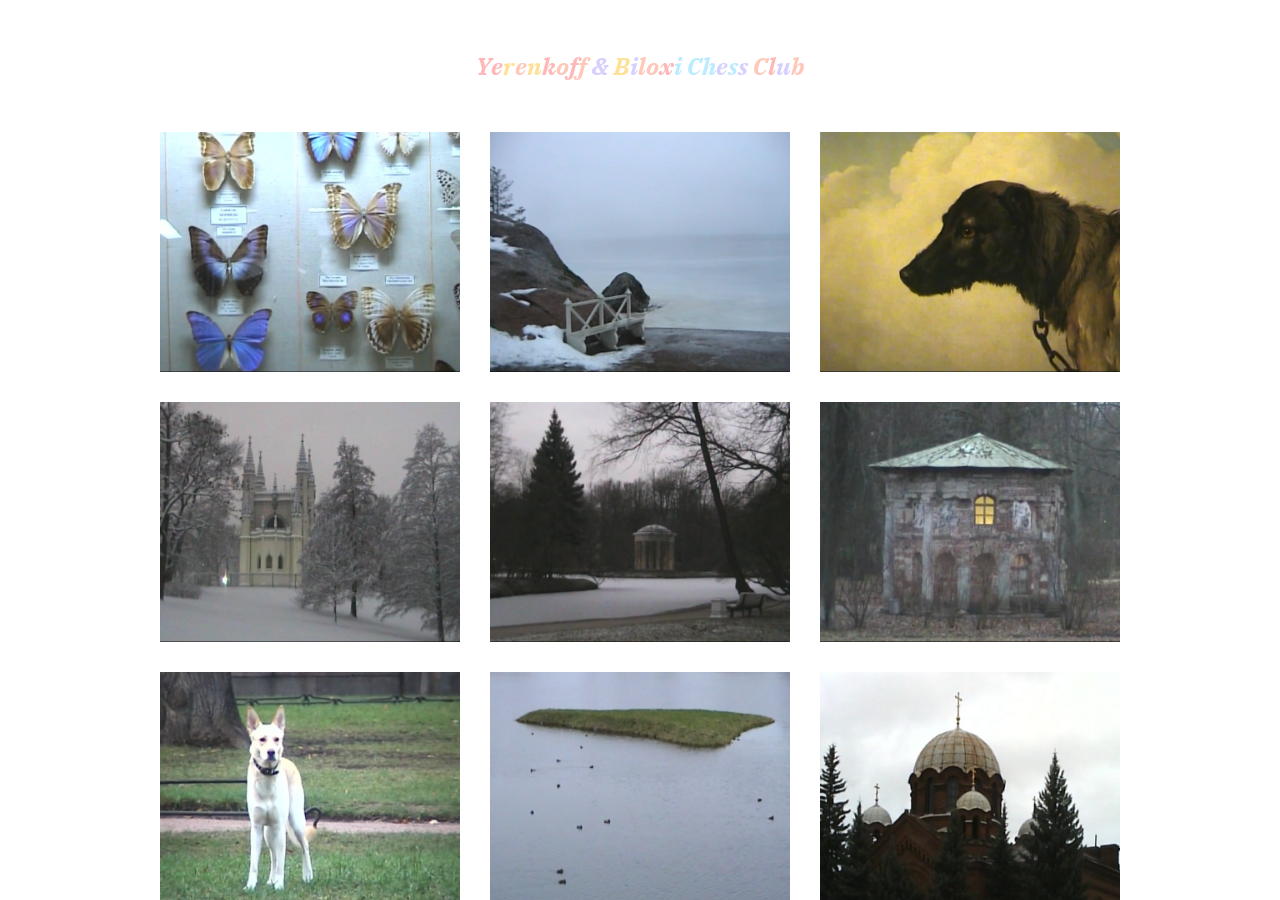
==== commit 58158bfe: "feature: add lazy load" ====
--- a/index.html
+++ b/index.html
@@ -33,7 +33,7 @@
             />
           </svg>
         </button>
-        <video id="modalVideo" poster="park.png" controls></video>
+        <video id="modalVideo" controls></video>
         <h2 id="modalTitle"></h2>
       </form>
     </div>
--- a/style.css
+++ b/style.css
@@ -74,6 +74,7 @@
 }
 body #modal form video {
   width: 100%;
+  cursor: pointer;
 }
 body #modal form h2 {
   padding: 20px;
@@ -101,6 +102,7 @@
 }
 body main a span {
   transition: 0.3s;
+  display: inline-block;
 }
 body main #pics {
   display: flex;
@@ -112,6 +114,11 @@
 body main #pics img {
   width: 100%;
   max-width: 300px;
+  opacity: 0;
+  transition: opacity 0.6s;
+}
+body main #pics img.loaded {
+  opacity: 1;
 }
 body main #pics img:hover {
   cursor: pointer;
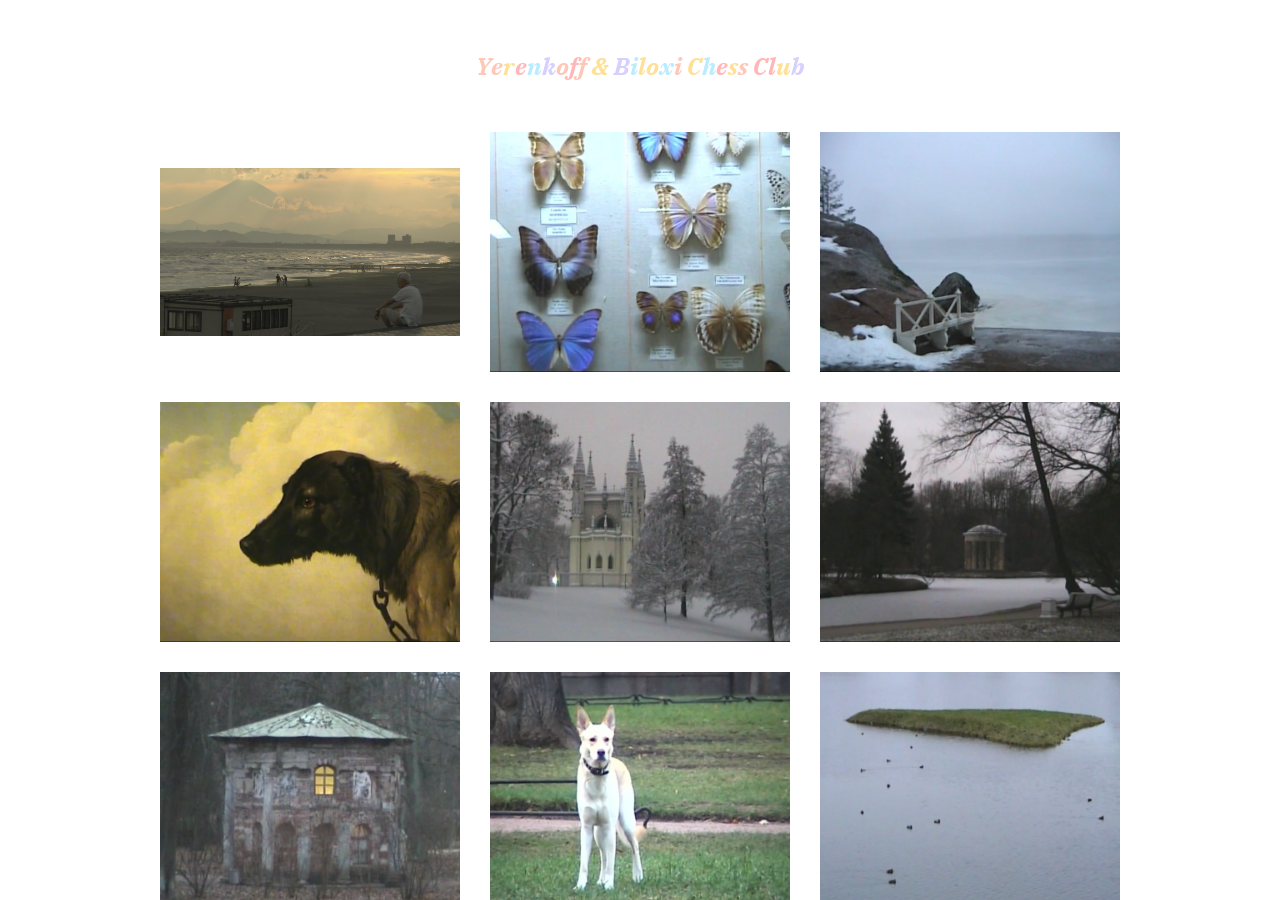
==== commit 337bd354: "add new film" ====
--- a/index.html
+++ b/index.html
@@ -11,28 +11,31 @@
       href="https://fonts.googleapis.com/css2?family=IBM+Plex+Serif:ital,wght@0,400;0,700;1,400;1,700&display=swap"
       rel="stylesheet"
     />
-    <link rel="shortcut icon" href="favicon.jpg" type="image/jpg">
+    <link rel="shortcut icon" href="favicon.jpg" type="image/jpg" />
   </head>
   <body>
     <div id="modal">
       <form action="" id="modalForm">
-        <button id="modalCloseButton" type="button">
-          <svg
-            xmlns="http://www.w3.org/2000/svg"
-            xmlns:xlink="http://www.w3.org/1999/xlink"
-            fill="#222"
-            height="20px"
-            width="20px"
-            version="1.1"
-            id="Layer_1"
-            viewBox="0 0 371.23 371.23"
-            xml:space="preserve"
-          >
-            <polygon
-              points="371.23,21.213 350.018,0 185.615,164.402 21.213,0 0,21.213 164.402,185.615 0,350.018 21.213,371.23   185.615,206.828 350.018,371.23 371.23,350.018 206.828,185.615 "
-            />
-          </svg>
-        </button>
+        <div id="formTop">
+          <a href="" id="modalAnchor" target="_blank">Watch on YouTube</a>
+          <button id="modalCloseButton" type="button">
+            <svg
+              xmlns="http://www.w3.org/2000/svg"
+              xmlns:xlink="http://www.w3.org/1999/xlink"
+              fill="#222"
+              height="20px"
+              width="20px"
+              version="1.1"
+              id="Layer_1"
+              viewBox="0 0 371.23 371.23"
+              xml:space="preserve"
+            >
+              <polygon
+                points="371.23,21.213 350.018,0 185.615,164.402 21.213,0 0,21.213 164.402,185.615 0,350.018 21.213,371.23   185.615,206.828 350.018,371.23 371.23,350.018 206.828,185.615 "
+              />
+            </svg>
+          </button>
+        </div>
         <video id="modalVideo" controls></video>
         <h2 id="modalTitle"></h2>
       </form>
--- a/style.css
+++ b/style.css
@@ -11,12 +11,12 @@
 }
 
 ::-moz-selection {
-  background-color: #eee;
+  background-color: rgba(238, 238, 238, 0.5019607843);
   color: #222;
 }
 
 ::selection {
-  background-color: #eee;
+  background-color: rgba(238, 238, 238, 0.5019607843);
   color: #222;
 }
 
@@ -58,7 +58,27 @@
   width: 100%;
   max-width: 600px;
 }
-body #modal form button {
+body #modal form #formTop {
+  display: flex;
+  justify-content: space-between;
+  width: 100%;
+  align-items: center;
+}
+body #modal form #formTop a {
+  display: flex;
+  align-items: center;
+  color: #777;
+  border: 1px solid #ccc;
+  text-decoration: none;
+  padding: 0 15px;
+  border-radius: 100px;
+  height: 24px;
+}
+body #modal form #formTop a:hover {
+  color: #222;
+  border: 1px solid #999;
+}
+body #modal form #formTop button {
   display: flex;
   border: none;
   background: none;
@@ -69,7 +89,7 @@
   align-items: center;
   opacity: 0.5;
 }
-body #modal form button:hover {
+body #modal form #formTop button:hover {
   opacity: 1;
 }
 body #modal form video {
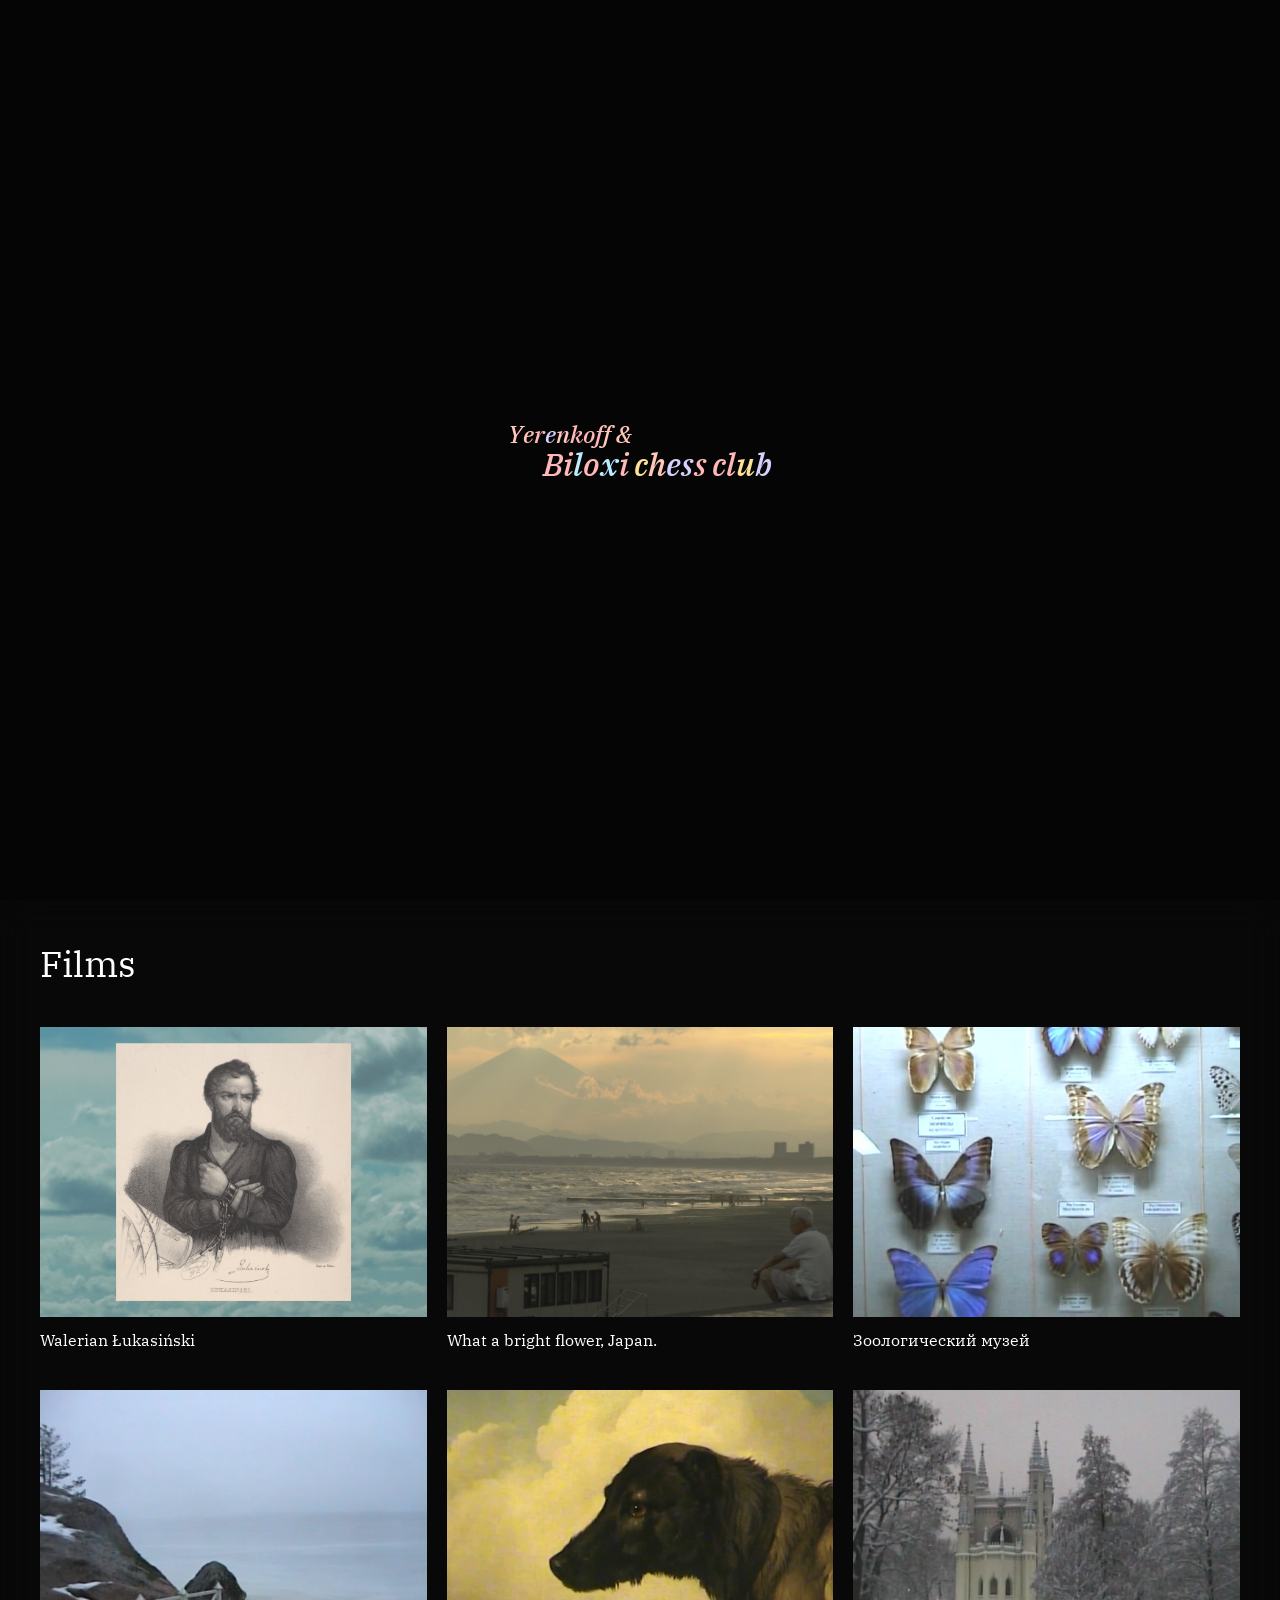
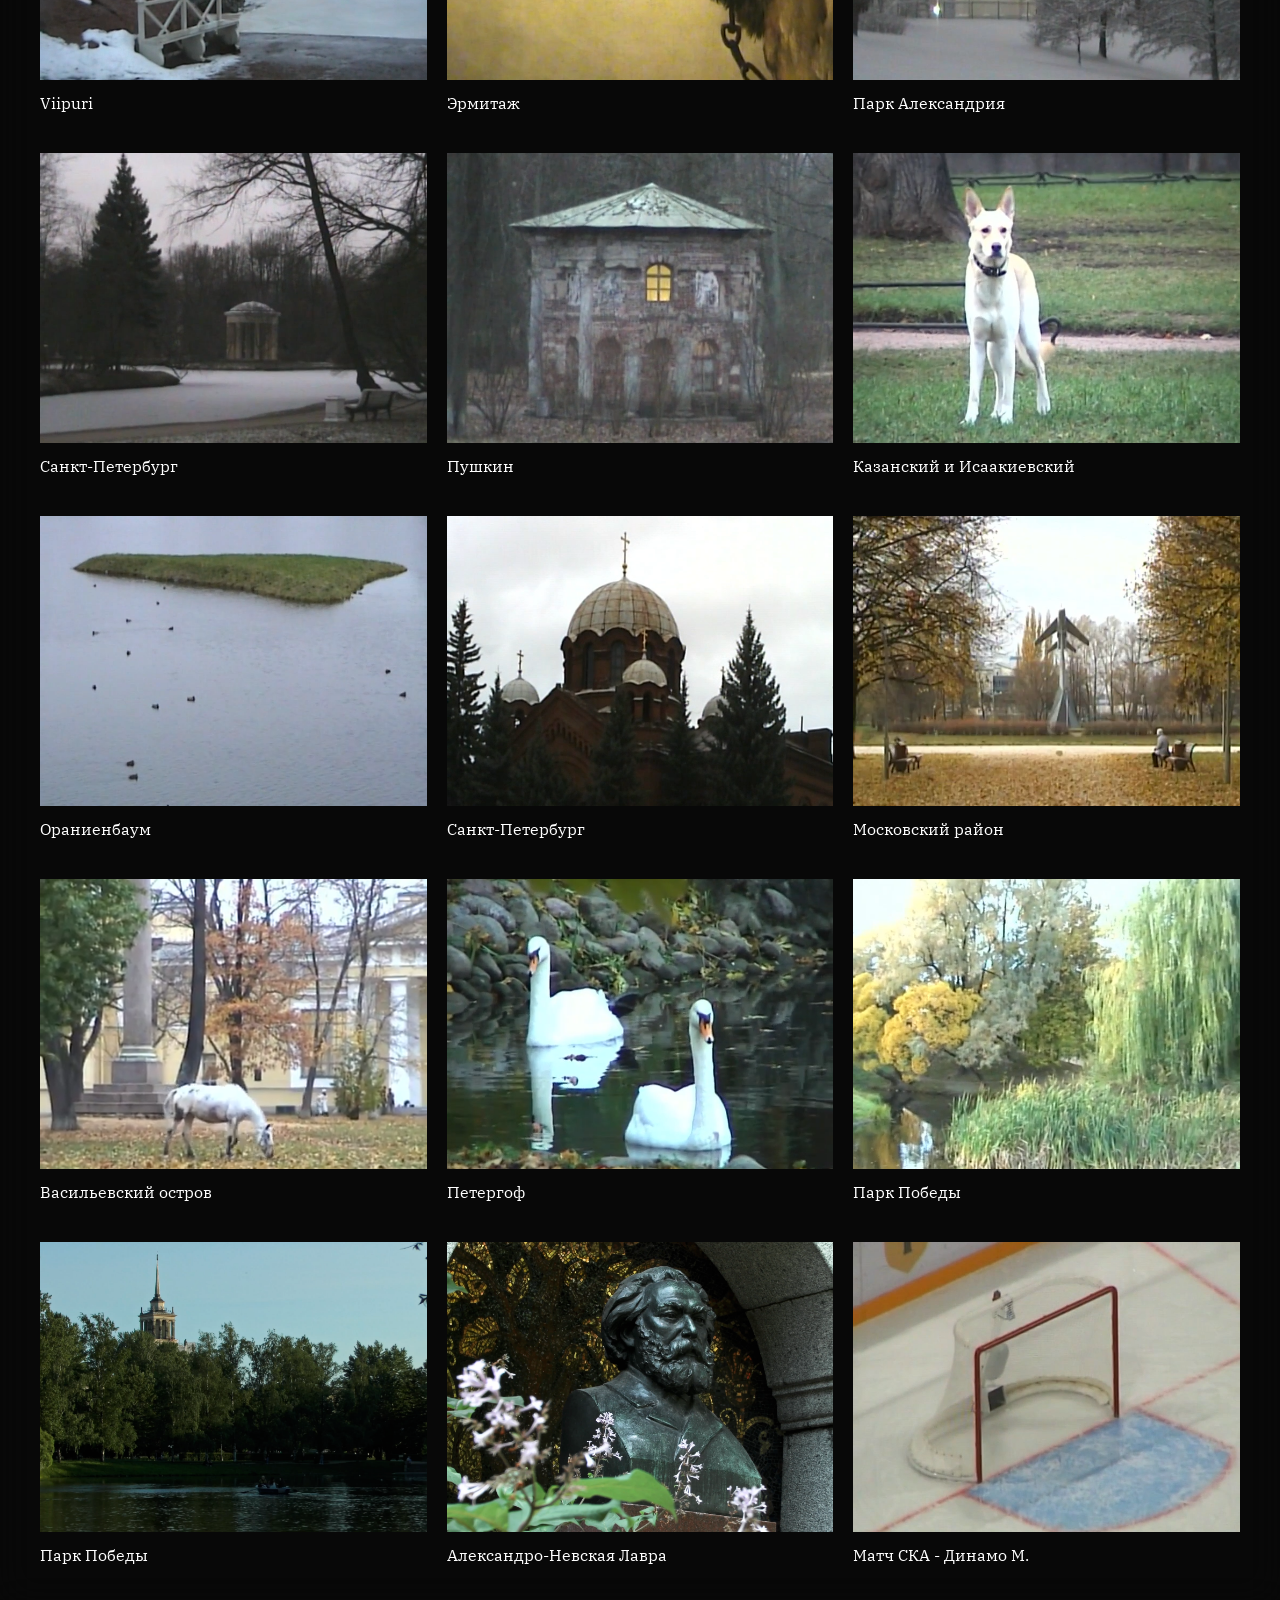
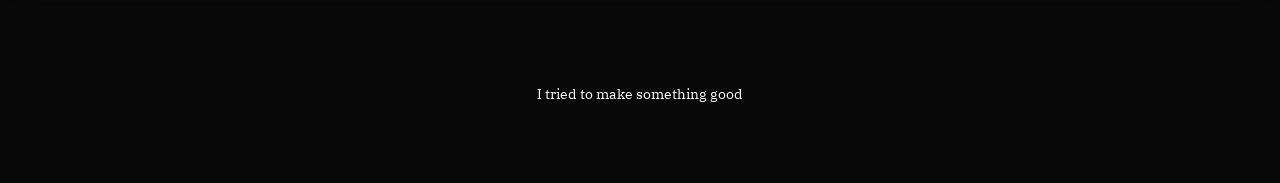
==== commit 688d3734: "update design" ====
--- a/index.html
+++ b/index.html
@@ -1,59 +1,71 @@
-<!DOCTYPE html>
+<!doctype html>
 <html lang="en">
   <head>
     <meta charset="UTF-8" />
     <meta name="viewport" content="width=device-width, initial-scale=1.0" />
-    <title>Yerenkoff & Biloxi Chess Club</title>
+    <title>Yerenkoff & Biloxi chess club</title>
+    <link rel="icon" href="favicon.jpg" type="image/jpeg">
+    <link href="https://fonts.googleapis.com/css2?family=IBM+Plex+Serif:ital,wght@0,400;0,500;0,600;0,700;1,400;1,500;1,600;1,700&display=swap" rel="stylesheet" />
     <link rel="stylesheet" href="style.css" />
-    <link rel="preconnect" href="https://fonts.googleapis.com" />
-    <link rel="preconnect" href="https://fonts.gstatic.com" crossorigin />
-    <link
-      href="https://fonts.googleapis.com/css2?family=IBM+Plex+Serif:ital,wght@0,400;0,700;1,400;1,700&display=swap"
-      rel="stylesheet"
-    />
-    <link rel="shortcut icon" href="favicon.jpg" type="image/jpg" />
   </head>
+
   <body>
-    <div id="modal">
-      <form action="" id="modalForm">
-        <div id="formTop">
-          <a href="" id="modalAnchor" target="_blank">Watch on YouTube</a>
-          <button id="modalCloseButton" type="button">
-            <svg
-              xmlns="http://www.w3.org/2000/svg"
-              xmlns:xlink="http://www.w3.org/1999/xlink"
-              fill="#222"
-              height="20px"
-              width="20px"
-              version="1.1"
-              id="Layer_1"
-              viewBox="0 0 371.23 371.23"
-              xml:space="preserve"
-            >
-              <polygon
-                points="371.23,21.213 350.018,0 185.615,164.402 21.213,0 0,21.213 164.402,185.615 0,350.018 21.213,371.23   185.615,206.828 350.018,371.23 371.23,350.018 206.828,185.615 "
-              />
-            </svg>
-          </button>
-        </div>
-        <video id="modalVideo" controls></video>
-        <h2 id="modalTitle"></h2>
-      </form>
-    </div>
-    <main>
-      <div class="container">
+    <section class="hero">
+      <video
+        class="hero-video"
+        src="videos/hero.mp4"
+        autoplay
+        muted
+        loop
+        playsinline
+        preload="metadata"
+      ></video>
+
+      <div class="hero-overlay"></div>
+
+      <div class="hero-content">
         <a
           href="https://www.youtube.com/@yerenkoff"
           target="_blank"
           id="heading"
-        ></a>
-        <div id="pics"></div>
-        <p>
-          My little cultural heritage. I tried to create something good and
-          beautiful.
-        </p>
+        >
+          Yerenkoff &<br />
+          <span>Biloxi chess club</span>
+        </a>
       </div>
+    </section>
+
+    <main class="movies-section">
+      <h2>Films</h2>
+      <div id="moviesGrid"></div>
     </main>
-    <script src="script.js"></script>
+
+    <footer class="footer">
+      <p>I tried to make something good</p>
+    </footer>
+
+    <div id="filmModal" aria-hidden="true">
+      <div class="modal-bar">
+        <button id="youtubeButton" type="button">
+          <svg viewBox="0 0 24 24" aria-hidden="true">
+            <path
+              d="M23.5 6.2a3 3 0 0 0-2.1-2.1C19.5 3.6 12 3.6 12 3.6s-7.5 0-9.4.5A3 3 0 0 0 .5 6.2 31 31 0 0 0 0 12a31 31 0 0 0 .5 5.8 3 3 0 0 0 2.1 2.1c1.9.5 9.4.5 9.4.5s7.5 0 9.4-.5a3 3 0 0 0 2.1-2.1A31 31 0 0 0 24 12a31 31 0 0 0-.5-5.8Z"
+            />
+            <path class="youtube-play" d="m9.6 15.9 6.2-3.9-6.2-3.9v7.8Z" />
+          </svg>
+        </button>
+
+        <p id="modalTitle"></p>
+
+        <button class="close-button" id="closeModal" aria-label="Close">
+          <span></span>
+          <span></span>
+        </button>
+      </div>
+
+      <div class="modal-content" id="modalContent"></div>
+    </div>
+
+    <script src="script.min.js"></script>
   </body>
 </html>
--- a/style.css
+++ b/style.css
@@ -1,157 +1,297 @@
 * {
+  box-sizing: border-box;
+  -webkit-tap-highlight-color: transparent;
   margin: 0;
   padding: 0;
-  -webkit-tap-highlight-color: transparent;
-  outline: none;
+}
+
+html {
   scrollbar-width: none;
-  -ms-overflow-style: none;
-}
-*::-webkit-scrollbar {
+}
+
+html::-webkit-scrollbar {
   display: none;
 }
 
-::-moz-selection {
-  background-color: rgba(238, 238, 238, 0.5019607843);
-  color: #222;
-}
-
-::selection {
-  background-color: rgba(238, 238, 238, 0.5019607843);
-  color: #222;
-}
-
-.container {
-  max-width: 1300px;
-  width: calc(100% - 30px);
-  margin: auto;
-}
-
 body {
+  margin: 0;
+  background: #080808;
+  color: #fff;
   font-family: "IBM Plex Serif", serif;
 }
-body #modal {
+
+.hero {
   position: fixed;
-  width: 100%;
-  height: 100%;
-  -webkit-backdrop-filter: blur(10px);
-          backdrop-filter: blur(10px);
-  top: 0px;
-  left: 0;
+  inset: 0;
+  z-index: 0;
+  height: 100vh;
+}
+
+.hero-video {
+  width: 100%;
+  height: 100%;
+  object-fit: cover;
+}
+
+.hero-overlay {
+  position: absolute;
+  inset: 0;
+  background: rgba(0, 0, 0, 0.35);
+}
+
+.hero-content {
+  position: absolute;
+  inset: 0;
+  display: flex;
+  align-items: center;
+  justify-content: center;
+  padding: 10px;
+  transition: 0.5s;
+}
+
+#heading {
+  font-weight: 500;
+  display: block;
+  font-style: italic;
+  font-size: 24px;
+  line-height: 30px;
+  color: #fff;
+  text-decoration: none;
+}
+
+#heading #B{
+  margin-left: 35px;
+}
+
+#heading .secondRow{
+  font-size: 32px;
+}
+
+#heading span {
+  transition: 0.5s;
+  display: inline-block;
+}
+
+.movies-section {
+  position: relative;
+  z-index: 1;
+  margin-top: 100vh;
+  padding: 40px;
+  background: rgba(8, 8, 8, 0.8);
+}
+
+.movies-section h2 {
+  margin: 0 auto 40px;
+  font-size: 36px;
+  font-weight: 400;
+  max-width: 1800px;
+}
+
+#moviesGrid {
+  max-width: 1800px;
+  margin: 0 auto;
+  display: flex;
+  flex-wrap: wrap;
+  gap: 40px 20px;
+}
+
+.movie-card {
+  flex: 1 1 300px;
+  cursor: pointer;
+}
+
+.movie-card img {
+  display: block;
+  width: 100%;
+  aspect-ratio: 4 / 3;
+  object-fit: cover;
+  transition: box-shadow 1s ease;
+}
+
+.movie-card:hover img {
+  box-shadow: 0 10px 260px rgba(255, 255, 255, 0.4);
+}
+
+.movie-title {
+  margin: 13px 0 0;
+  font-size: 16px;
+}
+
+.footer {
+  position: relative;
+  z-index: 1;
+  padding: 80px 30px;
+  text-align: center;
+}
+
+.footer p {
+  font-size: 14px;
+}
+
+#filmModal {
+  position: fixed;
+  inset: 0;
   z-index: 10;
-  display: flex;
-  justify-content: center;
-  align-items: center;
-  overflow-y: scroll;
+  background: #000;
   opacity: 0;
   pointer-events: none;
-  background-color: #fff;
-}
-body #modal.modalShow {
+  transition: opacity 0.5s ease;
+}
+
+#filmModal.active {
+  opacity: 1;
   pointer-events: auto;
-  opacity: 1;
-}
-body #modal form {
-  margin: auto;
-  display: flex;
-  flex-direction: column;
-  align-items: flex-end;
-  width: 100%;
-  max-width: 600px;
-}
-body #modal form #formTop {
-  display: flex;
-  justify-content: space-between;
-  width: 100%;
-  align-items: center;
-}
-body #modal form #formTop a {
+}
+
+#modalContent {
+  width: 100%;
+  height: 100%;
+}
+
+.modal-poster {
+  display: block;
+  width: 100%;
+  height: 100%;
+  object-fit: cover;
+}
+
+.modal-video {
+  display: block;
+  width: 100%;
+  height: 100%;
+  object-fit: contain;
+  background: #000;
+}
+
+.modal-bar {
+  position: absolute;
+  top: 0;
+  left: 0;
+  z-index: 2;
+  width: 100%;
+  padding: 30px;
   display: flex;
   align-items: center;
-  color: #777;
-  border: 1px solid #ccc;
-  text-decoration: none;
-  padding: 0 15px;
-  border-radius: 100px;
-  height: 24px;
-}
-body #modal form #formTop a:hover {
-  color: #222;
-  border: 1px solid #999;
-}
-body #modal form #formTop button {
-  display: flex;
-  border: none;
-  background: none;
-  cursor: pointer;
-  height: 40px;
-  width: 40px;
-  justify-content: center;
-  align-items: center;
+  gap: 18px;
+}
+
+#youtubeButton {
+  width: 32px;
+  height: 32px;
+  flex: 0 0 32px;
+  padding: 0;
+  border: 0;
+  background: transparent;
+  cursor: pointer;
+  transition: opacity 0.2s ease;
+}
+
+#youtubeButton:hover {
   opacity: 0.5;
 }
-body #modal form #formTop button:hover {
-  opacity: 1;
-}
-body #modal form video {
-  width: 100%;
-  cursor: pointer;
-}
-body #modal form h2 {
-  padding: 20px;
-  width: 100%;
-  box-sizing: border-box;
-  color: #ddd;
-  font-style: italic;
-  font-size: 60px;
-  text-align: center;
-  line-height: 50px;
-}
-body main {
-  height: 100vh;
-  overflow-y: scroll;
-}
-body main a {
-  text-decoration: none;
-  font-weight: 700;
-  display: block;
-  font-style: italic;
-  font-size: 24px;
-  margin: 50px 10px;
-  color: #222;
-  text-align: center;
-}
-body main a span {
-  transition: 0.3s;
-  display: inline-block;
-}
-body main #pics {
-  display: flex;
-  flex-wrap: wrap;
-  gap: 30px;
-  justify-content: center;
-  align-items: center;
-}
-body main #pics img {
-  width: 100%;
-  max-width: 300px;
-  opacity: 0;
-  transition: opacity 0.6s;
-}
-body main #pics img.loaded {
-  opacity: 1;
-}
-body main #pics img:hover {
-  cursor: pointer;
-}
-body main p {
-  text-align: center;
-  margin: 50px 20px;
-  font-style: italic;
-  color: #222;
-}
-
-@media (max-width: 600px) {
-  body #modal form h2 {
-    font-size: 40px;
-  }
-}/*# sourceMappingURL=style.css.map */+
+#youtubeButton svg {
+  display: block;
+  width: 100%;
+  height: 100%;
+  fill: #fff;
+}
+
+#youtubeButton .youtube-play {
+  fill: #000;
+}
+
+#modalTitle {
+  margin: 0;
+  font-size: 16px;
+  line-height: 32px;
+  text-shadow: 0 2px 8px rgba(0, 0, 0, 0.8);
+}
+
+#closeModal {
+  width: 36px;
+  height: 36px;
+  margin-left: auto;
+  padding: 0;
+  border: 0;
+  border-radius: 50%;
+  background: rgba(0, 0, 0, 0.2);
+  position: relative;
+  flex: 0 0 36px;
+  cursor: pointer;
+  transition: opacity 0.2s ease;
+}
+
+#closeModal:hover {
+  opacity: 0.5;
+}
+
+#closeModal span {
+  position: absolute;
+  top: 50%;
+  left: 50%;
+  width: 18px;
+  height: 1px;
+  background: #fff;
+}
+
+#closeModal span:first-child {
+  transform: translate(-50%, -50%) rotate(45deg);
+}
+
+#closeModal span:last-child {
+  transform: translate(-50%, -50%) rotate(-45deg);
+}
+
+.drive-poster {
+  position: relative;
+  width: 100%;
+  height: 100%;
+}
+
+.play-button {
+  position: absolute;
+  top: 50%;
+  left: 50%;
+  width: 90px;
+  height: 90px;
+  padding: 0;
+  border: 0;
+  background: transparent;
+  transform: translate(-50%, -50%);
+  cursor: pointer;
+  transition: opacity 0.2s ease;
+}
+
+.play-button:hover {
+  opacity: 0.7;
+}
+
+.play-button svg {
+  display: block;
+  width: 100%;
+  height: 100%;
+}
+
+@media (min-width: 768px) {
+  .movies-section {
+    backdrop-filter: blur(18px);
+    -webkit-backdrop-filter: blur(18px);
+    background: rgba(8, 8, 8, 0.5);
+  }
+}
+
+@media (max-width: 767px) {
+  .movies-section {
+    padding-left: 0;
+    padding-right: 0;
+  }
+  .movie-title {
+    padding-left: 12px;
+    padding-right: 12px;
+  }
+  .movies-section h2 {
+    padding-left: 12px;
+    padding-right: 12px;
+  }
+}
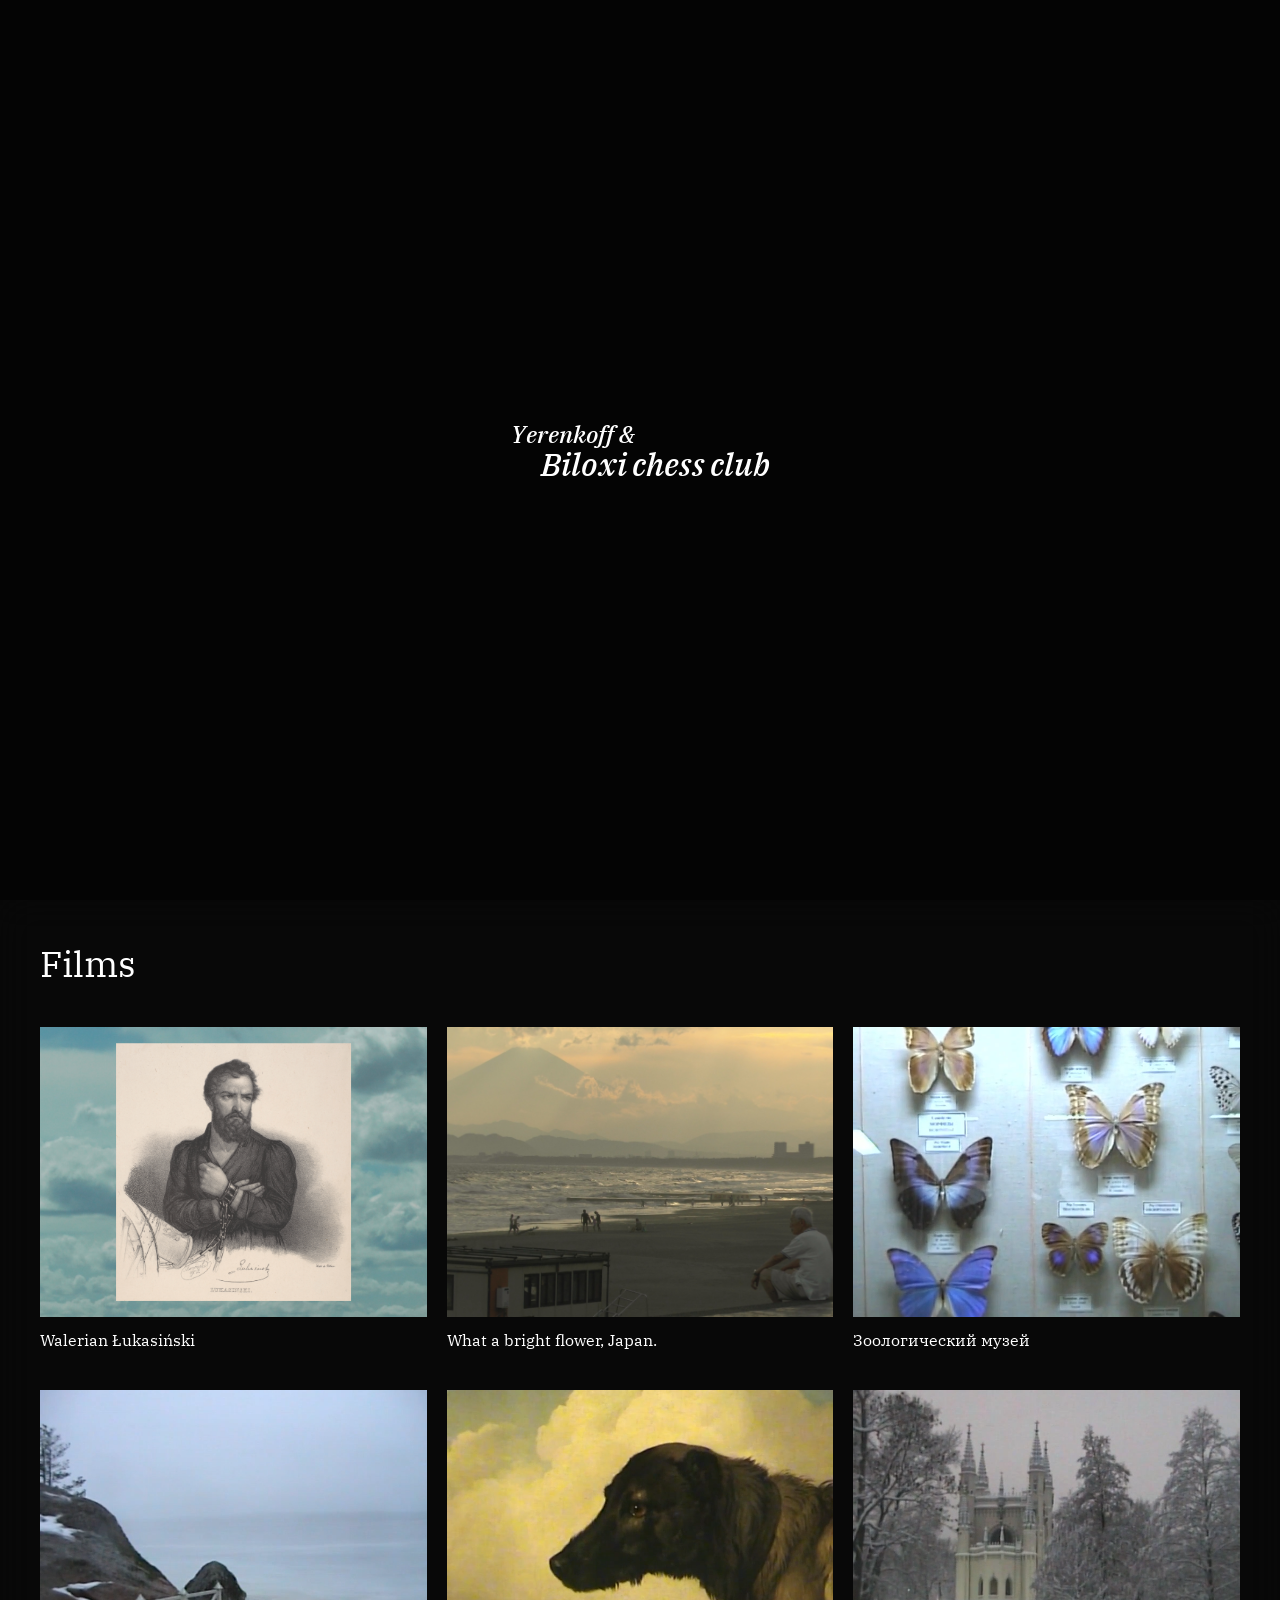
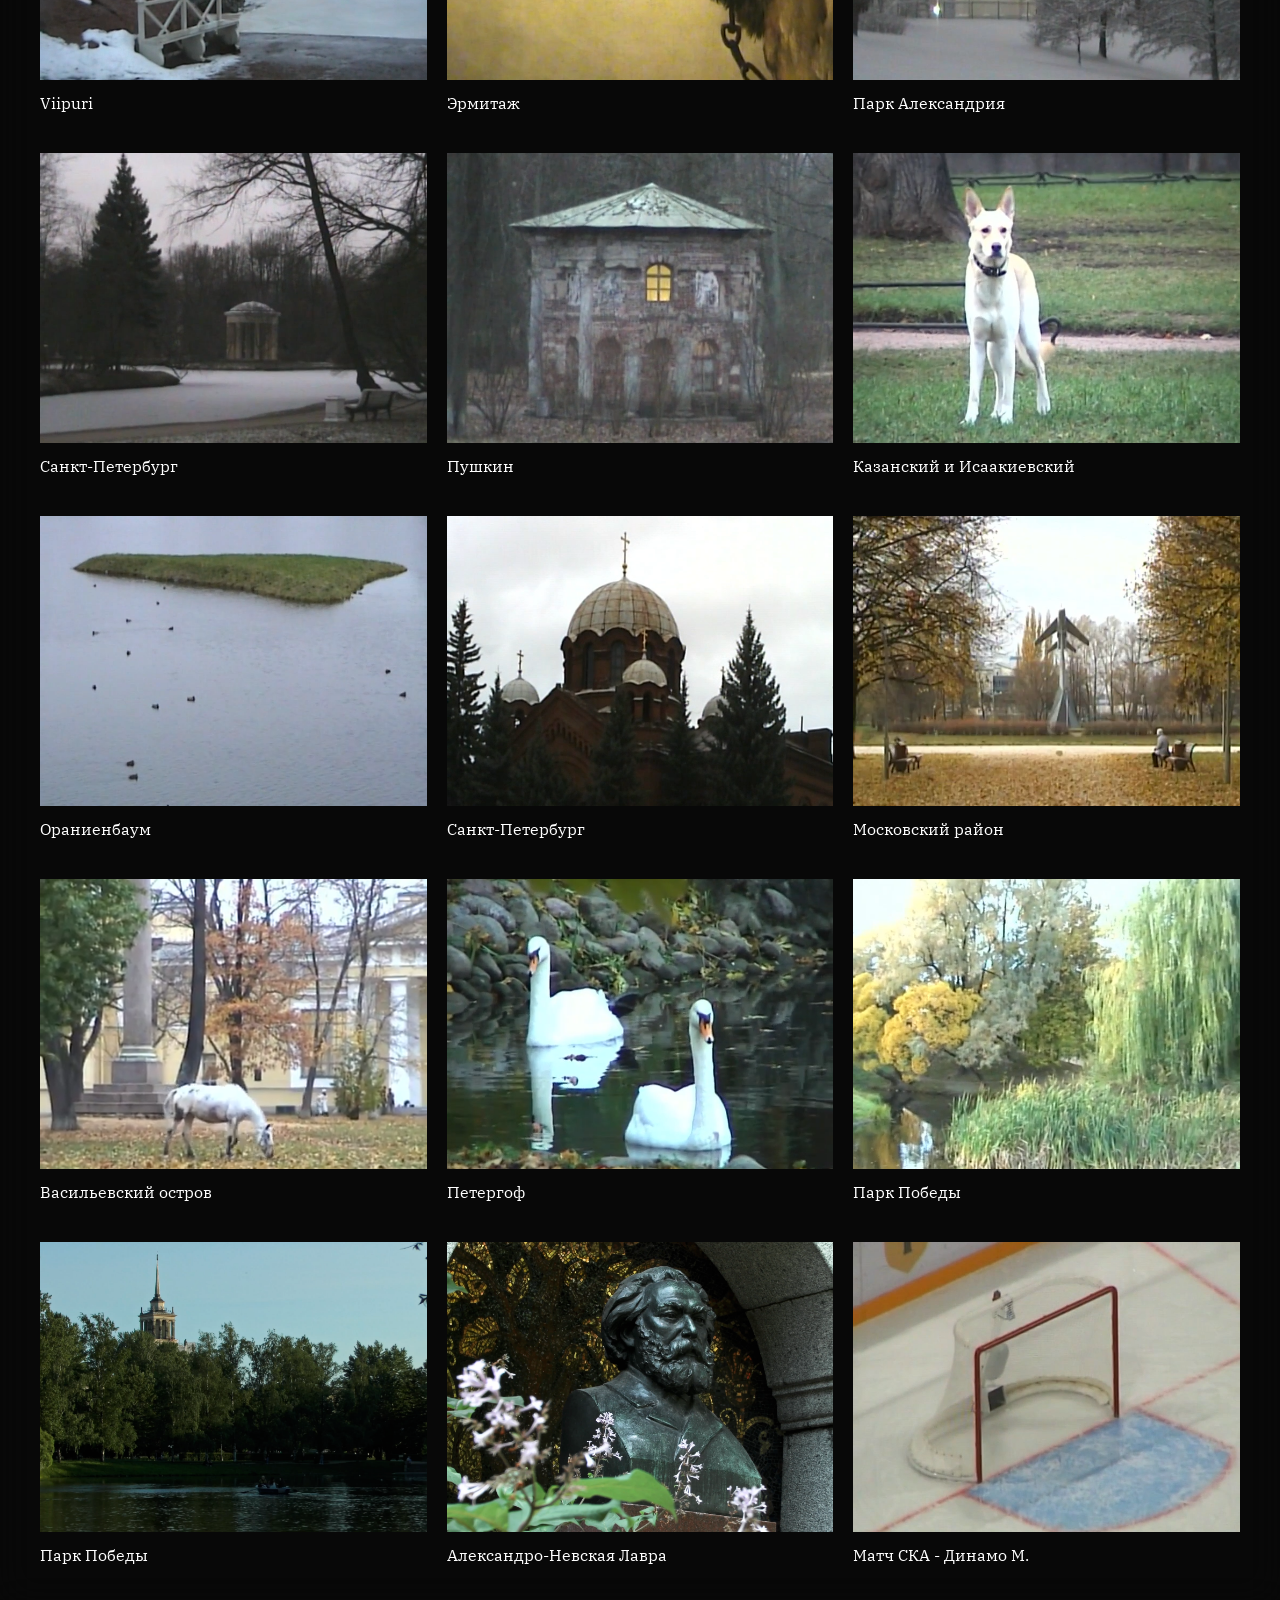
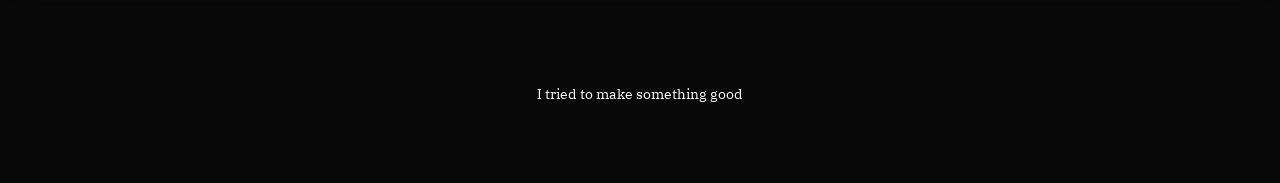
==== commit 3e29250d: "update design" ====
--- a/index.html
+++ b/index.html
@@ -4,12 +4,30 @@
     <meta charset="UTF-8" />
     <meta name="viewport" content="width=device-width, initial-scale=1.0" />
     <title>Yerenkoff & Biloxi chess club</title>
-    <link rel="icon" href="favicon.jpg" type="image/jpeg">
-    <link href="https://fonts.googleapis.com/css2?family=IBM+Plex+Serif:ital,wght@0,400;0,500;0,600;0,700;1,400;1,500;1,600;1,700&display=swap" rel="stylesheet" />
+    <link rel="icon" href="favicon.jpg" type="image/jpeg" />
+    <link
+      href="https://fonts.googleapis.com/css2?family=IBM+Plex+Serif:ital,wght@0,400;0,500;1,400;1,500&display=swap"
+      rel="stylesheet"
+    />
     <link rel="stylesheet" href="style.css" />
   </head>
 
   <body>
+    <div id="pageLoader">
+      <svg
+        width="53.46698mm"
+        height="13.715965mm"
+        viewBox="70.931025 93.726775 53.46698 13.715965"
+        version="1.1"
+        xmlns="http://www.w3.org/2000/svg"
+      >
+        <path
+          style="fill: #ffffff"
+          d="m 71.763606,104.62052 q -0.409222,0 -0.620889,-0.23989 -0.211666,-0.254 -0.211666,-0.57855 0,-0.15523 0.02822,-0.32456 0.04233,-0.16933 0.07055,-0.31044 l 2.102554,-8.410219 h -1.269999 l 0.112889,-0.493888 2.539998,-0.536222 -2.497665,9.976549 0.254,0.11289 1.622777,-1.62278 0.338666,0.26811 -1.001888,1.17122 q -0.493889,0.59267 -0.832555,0.79022 -0.324555,0.19756 -0.634999,0.19756 z m 5.291664,-0.57855 q 0.423333,0 0.762,-0.19756 0.352777,-0.19756 0.620888,-0.53622 0.268111,-0.33867 0.451555,-0.79022 0.197556,-0.46567 0.324555,-0.97367 0.155223,-0.62089 0.254,-1.03011 0.09878,-0.42333 0.155222,-0.705555 0.05644,-0.282222 0.07056,-0.465666 0.02822,-0.183444 0.02822,-0.352778 0,-0.634999 -0.239889,-1.015999 -0.225777,-0.395111 -0.818443,-0.395111 -0.423333,0 -0.776111,0.197556 -0.338666,0.197555 -0.606777,0.536222 -0.268111,0.338666 -0.465667,0.804332 -0.183444,0.451555 -0.310444,0.959559 -0.155222,0.62088 -0.254,1.04422 -0.09878,0.40922 -0.155222,0.69144 -0.05644,0.28222 -0.08467,0.46567 -0.01411,0.18344 -0.01411,0.35278 0,0.63499 0.225777,1.03011 0.239889,0.381 0.832555,0.381 z m -0.04233,0.57855 q -1.072444,0 -1.608666,-0.67733 -0.52211,-0.69145 -0.52211,-1.86267 0,-0.80433 0.253999,-1.69333 0.254,-0.90311 0.733778,-1.650998 0.493888,-0.762 1.199443,-1.241777 0.719666,-0.493889 1.636888,-0.493889 1.072443,0 1.594554,0.691444 0.536222,0.677333 0.536222,1.848554 0,0.804336 -0.254,1.707446 -0.254,0.889 -0.747888,1.651 -0.479778,0.74788 -1.199444,1.24177 -0.705555,0.47978 -1.622776,0.47978 z m 6.265332,0 q -0.719666,0 -1.044221,-0.52211 -0.324556,-0.53622 -0.324556,-1.524 0,-0.57855 0.112889,-1.21355 0.112889,-0.635 0.324555,-1.25589 0.211667,-0.62089 0.522111,-1.185334 0.324555,-0.564444 0.719666,-0.987777 0.409222,-0.423333 0.903111,-0.677333 0.493888,-0.254 1.058332,-0.254 0.635,0 0.987777,0.296333 0.352778,0.282222 0.536222,0.874889 h 0.112889 l 0.564444,-1.001889 h 0.592666 l -1.66511,6.533441 0.254,0.11289 1.622777,-1.62278 0.338666,0.26811 -1.001888,1.17122 q -0.508,0.59267 -0.818444,0.79022 -0.310444,0.19756 -0.606777,0.19756 -0.423333,0 -0.620889,-0.22578 -0.183444,-0.23989 -0.183444,-0.56444 0,-0.15522 0.02822,-0.36689 0.04233,-0.21167 0.07056,-0.33867 l 0.338666,-1.32644 -0.112889,-0.0423 q -0.296333,0.635 -0.592666,1.17122 -0.282222,0.52211 -0.620888,0.90311 -0.324556,0.36689 -0.691444,0.57855 -0.366889,0.21167 -0.804333,0.21167 z m 0.381,-0.90311 q 0.296333,0 0.606777,-0.21167 0.310444,-0.22577 0.606777,-0.57855 0.310445,-0.36689 0.578556,-0.81845 0.282222,-0.45155 0.507999,-0.91722 0.239889,-0.47977 0.409222,-0.91722 0.183444,-0.451554 0.282222,-0.79022 l 0.05644,-0.197556 q 0.197556,-0.677332 -0.02822,-1.114776 -0.211666,-0.451556 -0.832555,-0.451556 -0.761999,0 -1.396999,0.677333 -0.634999,0.677333 -0.987777,1.975555 -0.05644,0.22578 -0.127,0.52211 -0.05644,0.29633 -0.112888,0.60678 -0.05644,0.31044 -0.09878,0.59266 -0.02822,0.28223 -0.02822,0.47978 0,0.55033 0.112889,0.84667 0.112888,0.29633 0.451555,0.29633 z m 7.295447,0.90311 q -0.719666,0 -1.044221,-0.52211 -0.324556,-0.53622 -0.324556,-1.524 0,-0.57855 0.112889,-1.21355 0.112889,-0.635 0.324555,-1.25589 0.211667,-0.62089 0.522111,-1.185334 0.324555,-0.564444 0.719666,-0.987777 0.409222,-0.423333 0.903111,-0.677333 0.493888,-0.254 1.058332,-0.254 0.310444,0 0.536222,0.08467 0.239889,0.07055 0.395111,0.197555 0.169333,0.127 0.268111,0.310444 0.112888,0.169334 0.183444,0.381 h 0.112889 l 0.747888,-3.217331 H 94.21438 l 0.112889,-0.493888 2.539998,-0.536222 -2.511776,9.976546 0.254,0.11289 1.622776,-1.62278 0.338667,0.26811 -1.001888,1.17122 q -0.508,0.59267 -0.818444,0.79022 -0.310444,0.19756 -0.606777,0.19756 -0.423333,0 -0.620889,-0.22578 -0.183444,-0.23989 -0.183444,-0.56444 0,-0.15522 0.02822,-0.36689 0.04233,-0.21167 0.07056,-0.33867 l 0.338666,-1.32644 -0.112889,-0.0423 q -0.296333,0.635 -0.592666,1.17122 -0.282222,0.52211 -0.620888,0.90311 -0.324556,0.36689 -0.691444,0.57855 -0.366889,0.21167 -0.804333,0.21167 z m 0.381,-0.90311 q 0.296333,0 0.606777,-0.22578 0.324555,-0.23989 0.620888,-0.60677 0.310445,-0.36689 0.592667,-0.83256 0.282222,-0.46567 0.507999,-0.93133 0.239889,-0.47978 0.409222,-0.90311 0.169333,-0.437447 0.254,-0.73378 l 0.05644,-0.197556 q 0.197556,-0.677332 -0.02822,-1.114776 -0.211666,-0.451556 -0.832555,-0.451556 -0.761999,0 -1.396999,0.677333 -0.634999,0.677333 -0.987777,1.975555 -0.05644,0.22578 -0.127,0.52211 -0.05644,0.29633 -0.112888,0.60678 -0.05645,0.31044 -0.09878,0.59266 -0.02822,0.28223 -0.02822,0.47978 0,0.55033 0.112889,0.84667 0.112888,0.29633 0.451555,0.29633 z m 6.956762,0.90311 q -0.409222,0 -0.620888,-0.23989 -0.211667,-0.254 -0.211667,-0.57855 0,-0.15523 0.02822,-0.32456 0.04233,-0.16933 0.07056,-0.31044 L 98.8287,98.030637 h -1.269999 l 0.112889,-0.493889 2.55411,-0.536222 -1.679222,6.702774 0.254,0.11289 1.622772,-1.62278 0.33867,0.26811 -1.001888,1.17122 q -0.493888,0.59267 -0.832555,0.79022 -0.324555,0.19756 -0.634999,0.19756 z m 1.735659,-9.172215 q -0.324549,0 -0.493882,-0.183444 -0.155222,-0.183444 -0.155222,-0.395111 0,-0.05644 0,-0.127 0,-0.07055 0.02822,-0.141111 0.07055,-0.282222 0.282222,-0.451555 0.211666,-0.183444 0.536222,-0.183444 0.32455,0 0.47978,0.183444 0.16933,0.183444 0.16933,0.395111 0,0.05644 0,0.127 0,0.07055 -0.0282,0.141111 -0.0706,0.282222 -0.28222,0.465666 -0.21167,0.169333 -0.53623,0.169333 z m 6.27943,9.172215 q -0.42333,0 -0.635,-0.23989 -0.21166,-0.254 -0.21166,-0.57855 0,-0.15523 0.0282,-0.32456 0.0282,-0.16933 0.0705,-0.31044 l 1.24178,-4.529666 q 0.0423,-0.183444 0.0423,-0.324555 0,-0.409222 -0.39511,-0.409222 -0.36688,0 -0.86077,0.380999 -0.47978,0.366889 -0.95956,0.987777 -0.47978,0.620889 -0.889,1.411107 -0.39511,0.79022 -0.60677,1.63689 l -0.53623,2.13078 h -1.12888 l 1.59455,-6.420553 h -1.27 l 0.11289,-0.493889 2.51178,-0.536222 -0.73378,2.906887 0.11289,0.04233 q 0.29633,-0.550333 0.60677,-1.072443 0.32456,-0.536222 0.69145,-0.945444 0.36689,-0.423333 0.79022,-0.677333 0.42333,-0.254 0.93133,-0.254 0.60678,0 0.87489,0.338667 0.28222,0.324555 0.28222,0.832555 0,0.310444 -0.11289,0.719666 l -1.29822,4.811889 0.254,0.11289 1.62278,-1.62278 0.33867,0.26811 -1.00189,1.17122 q -0.49389,0.59267 -0.83256,0.79022 -0.33866,0.19756 -0.635,0.19756 z m 4.51556,2.82222 q -1.46755,0 -2.14488,-0.43744 -0.69145,-0.43745 -0.69145,-1.05834 0,-0.381 0.21167,-0.67733 0.21167,-0.29633 0.55033,-0.53622 0.33867,-0.22578 0.74789,-0.381 0.40922,-0.15522 0.81844,-0.26811 l 0.0282,-0.0847 q -0.42334,-0.18344 -0.67734,-0.42333 -0.23988,-0.254 -0.23988,-0.64911 0,-0.29633 0.127,-0.52211 0.14111,-0.23989 0.35277,-0.39511 0.21167,-0.16934 0.46567,-0.26811 0.254,-0.11289 0.508,-0.16934 l 0.0141,-0.0705 q -0.381,-0.23989 -0.59267,-0.635 -0.19755,-0.40922 -0.19755,-0.945446 0,-0.620888 0.23989,-1.15711 0.23989,-0.536222 0.64911,-0.917222 0.40922,-0.395111 0.95955,-0.620888 0.55033,-0.225778 1.17122,-0.225778 0.32456,0 0.57856,0.08467 0.26811,0.07055 0.49389,0.211666 0.15522,-0.64911 0.40922,-1.001888 0.254,-0.352777 0.71967,-0.352777 0.31044,0 0.47977,0.155222 0.16934,0.155222 0.16934,0.409222 0,0.282222 -0.19756,0.479777 -0.19756,0.197556 -0.47978,0.197556 -0.23989,0 -0.36689,-0.09878 -0.11288,-0.09878 -0.16933,-0.282222 h -0.0564 l -0.22578,0.719666 q 0.49389,0.493888 0.49389,1.340554 0,0.620889 -0.23989,1.157108 -0.23989,0.52211 -0.64911,0.91722 -0.40922,0.39511 -0.95956,0.62089 -0.55033,0.21167 -1.15711,0.21167 -0.29633,0 -0.52211,-0.0564 -0.18344,0.0282 -0.381,0.0847 -0.18344,0.0564 -0.35277,0.15522 -0.15523,0.0988 -0.254,0.23989 -0.0988,0.127 -0.0988,0.31045 0,0.23988 0.21166,0.35277 0.22578,0.0988 0.635,0.254 l 1.41111,0.508 q 0.79023,0.29634 1.24178,0.67734 0.46567,0.36688 0.46567,1.05833 0,0.55033 -0.29634,0.94544 -0.29633,0.39511 -0.79022,0.64911 -0.49389,0.254 -1.12889,0.36689 -0.62088,0.127 -1.28411,0.127 z m 1.27,-6.18066 q 0.59267,0 0.97367,-0.40922 0.39511,-0.40923 0.59267,-1.171225 0.14111,-0.564444 0.16933,-0.790221 0.0423,-0.239889 0.0423,-0.366889 0,-0.465666 -0.19755,-0.733777 -0.19756,-0.282222 -0.69145,-0.282222 -0.59266,0 -0.98777,0.409222 -0.381,0.409222 -0.57856,1.171221 -0.0706,0.282222 -0.11289,0.479777 -0.0423,0.197556 -0.0705,0.324556 -0.0141,0.126998 -0.0282,0.211668 0,0.0847 0,0.14111 0,0.47978 0.19756,0.74789 0.19755,0.26811 0.69144,0.26811 z m -1.08655,5.74322 q 0.36689,0 0.762,-0.0706 0.39511,-0.0706 0.70555,-0.22578 0.32456,-0.15522 0.52211,-0.42333 0.21167,-0.26811 0.21167,-0.64911 0,-0.42333 -0.26811,-0.635 -0.254,-0.19756 -0.73378,-0.36689 l -1.31233,-0.46566 q -0.35278,0.11288 -0.67733,0.26811 -0.32456,0.14111 -0.57856,0.33866 -0.254,0.21167 -0.40922,0.46567 -0.14111,0.254 -0.14111,0.56444 0,0.52211 0.46567,0.86078 0.46566,0.33867 1.45344,0.33867 z m 5.48922,-2.38478 q -0.36689,0 -0.56444,-0.21167 -0.19756,-0.21166 -0.19756,-0.49388 0,-0.0706 0,-0.127 0.0141,-0.0706 0.0423,-0.19756 0.0988,-0.35278 0.35278,-0.55033 0.26811,-0.19756 0.62089,-0.19756 0.36689,0 0.56444,0.21167 0.19756,0.21166 0.19756,0.49389 0,0.0705 -0.0141,0.14111 0,0.0564 -0.0282,0.18344 -0.0988,0.35278 -0.36689,0.55033 -0.254,0.19756 -0.60678,0.19756 z m 3.4431,0 q -0.36689,0 -0.56444,-0.21167 -0.19756,-0.21166 -0.19756,-0.49388 0,-0.0706 0,-0.127 0.0141,-0.0706 0.0423,-0.19756 0.0988,-0.35278 0.35278,-0.55033 0.26811,-0.19756 0.62089,-0.19756 0.36689,0 0.56444,0.21167 0.19756,0.21166 0.19756,0.49389 0,0.0705 -0.0141,0.14111 0,0.0564 -0.0282,0.18344 -0.0988,0.35278 -0.36689,0.55033 -0.254,0.19756 -0.60678,0.19756 z m 3.4431,0 q -0.36689,0 -0.56444,-0.21167 -0.19756,-0.21167 -0.19756,-0.49388 0,-0.0706 0,-0.127 0.0141,-0.0706 0.0423,-0.19756 0.0988,-0.35278 0.35277,-0.55033 0.26812,-0.19756 0.62089,-0.19756 0.36689,0 0.56445,0.21167 0.19755,0.21166 0.19755,0.49389 0,0.0705 -0.0141,0.14111 0,0.0564 -0.0282,0.18344 -0.0988,0.35278 -0.36689,0.55033 -0.254,0.19756 -0.60678,0.19756 z"
+          aria-label="loading..."
+        />
+      </svg>
+    </div>
     <section class="hero">
       <video
         class="hero-video"
@@ -46,15 +64,6 @@
 
     <div id="filmModal" aria-hidden="true">
       <div class="modal-bar">
-        <button id="youtubeButton" type="button">
-          <svg viewBox="0 0 24 24" aria-hidden="true">
-            <path
-              d="M23.5 6.2a3 3 0 0 0-2.1-2.1C19.5 3.6 12 3.6 12 3.6s-7.5 0-9.4.5A3 3 0 0 0 .5 6.2 31 31 0 0 0 0 12a31 31 0 0 0 .5 5.8 3 3 0 0 0 2.1 2.1c1.9.5 9.4.5 9.4.5s7.5 0 9.4-.5a3 3 0 0 0 2.1-2.1A31 31 0 0 0 24 12a31 31 0 0 0-.5-5.8Z"
-            />
-            <path class="youtube-play" d="m9.6 15.9 6.2-3.9-6.2-3.9v7.8Z" />
-          </svg>
-        </button>
-
         <p id="modalTitle"></p>
 
         <button class="close-button" id="closeModal" aria-label="Close">
@@ -63,7 +72,7 @@
         </button>
       </div>
 
-      <div class="modal-content" id="modalContent"></div>
+      <div id="modalContent"></div>
     </div>
 
     <script src="script.min.js"></script>
--- a/style.css
+++ b/style.css
@@ -20,6 +20,26 @@
   font-family: "IBM Plex Serif", serif;
 }
 
+#pageLoader {
+  position: fixed;
+  inset: 0;
+  z-index: 9999;
+  display: flex;
+  align-items: center;
+  justify-content: center;
+  background: #111111;
+  transition: opacity 0.8s ease;
+}
+
+#pageLoader svg {
+  width: 100px;
+}
+
+#pageLoader.loaded {
+  opacity: 0;
+  pointer-events: none;
+}
+
 .hero {
   position: fixed;
   inset: 0;
@@ -36,7 +56,7 @@
 .hero-overlay {
   position: absolute;
   inset: 0;
-  background: rgba(0, 0, 0, 0.35);
+  background: rgba(0, 0, 0, 0.5);
 }
 
 .hero-content {
@@ -59,11 +79,11 @@
   text-decoration: none;
 }
 
-#heading #B{
-  margin-left: 35px;
-}
-
-#heading .secondRow{
+#heading #B {
+  margin-left: 30px;
+}
+
+#heading .secondRow {
   font-size: 32px;
 }
 
@@ -105,7 +125,14 @@
   width: 100%;
   aspect-ratio: 4 / 3;
   object-fit: cover;
-  transition: box-shadow 1s ease;
+  opacity: 0;
+  transition:
+    opacity 0.6s ease,
+    box-shadow 1s ease;
+}
+
+.movie-card img.loaded {
+  opacity: 1;
 }
 
 .movie-card:hover img {
@@ -146,13 +173,22 @@
 #modalContent {
   width: 100%;
   height: 100%;
-}
-
-.modal-poster {
+  position: relative;
+  display: flex;
+  align-items: center;
+  justify-content: center;
+  flex-direction: column;
+  gap: 20px;
+}
+
+#modalPoster {
   display: block;
   width: 100%;
   height: 100%;
   object-fit: cover;
+  position: absolute;
+  top: 0;
+  left: 0;
 }
 
 .modal-video {
@@ -173,39 +209,15 @@
   display: flex;
   align-items: center;
   gap: 18px;
-}
-
-#youtubeButton {
-  width: 32px;
-  height: 32px;
-  flex: 0 0 32px;
-  padding: 0;
-  border: 0;
-  background: transparent;
-  cursor: pointer;
-  transition: opacity 0.2s ease;
-}
-
-#youtubeButton:hover {
-  opacity: 0.5;
-}
-
-#youtubeButton svg {
-  display: block;
-  width: 100%;
-  height: 100%;
-  fill: #fff;
-}
-
-#youtubeButton .youtube-play {
-  fill: #000;
 }
 
 #modalTitle {
   margin: 0;
   font-size: 16px;
   line-height: 32px;
-  text-shadow: 0 2px 8px rgba(0, 0, 0, 0.8);
+  background: rgba(0, 0, 0, 0.2);
+  border-radius: 100px;
+  padding: 0 20px;
 }
 
 #closeModal {
@@ -243,24 +255,15 @@
   transform: translate(-50%, -50%) rotate(-45deg);
 }
 
-.drive-poster {
-  position: relative;
-  width: 100%;
-  height: 100%;
-}
-
 .play-button {
-  position: absolute;
-  top: 50%;
-  left: 50%;
   width: 90px;
   height: 90px;
-  padding: 0;
   border: 0;
   background: transparent;
-  transform: translate(-50%, -50%);
   cursor: pointer;
   transition: opacity 0.2s ease;
+  position: relative;
+  z-index: 1;
 }
 
 .play-button:hover {
@@ -271,6 +274,24 @@
   display: block;
   width: 100%;
   height: 100%;
+}
+
+#youtubeLink {
+  padding: 0px 20px;
+  border: 1px solid #fff;
+  border-radius: 20px;
+  background: rgba(0, 0, 0, 0.2);
+  color: #fff;
+  font-size: 16px;
+  text-decoration: none;
+  transition: opacity 0.2s ease;
+  position: relative;
+  z-index: 1;
+  line-height: 40px;
+}
+
+#youtubeLink:hover {
+  opacity: 0.5;
 }
 
 @media (min-width: 768px) {
